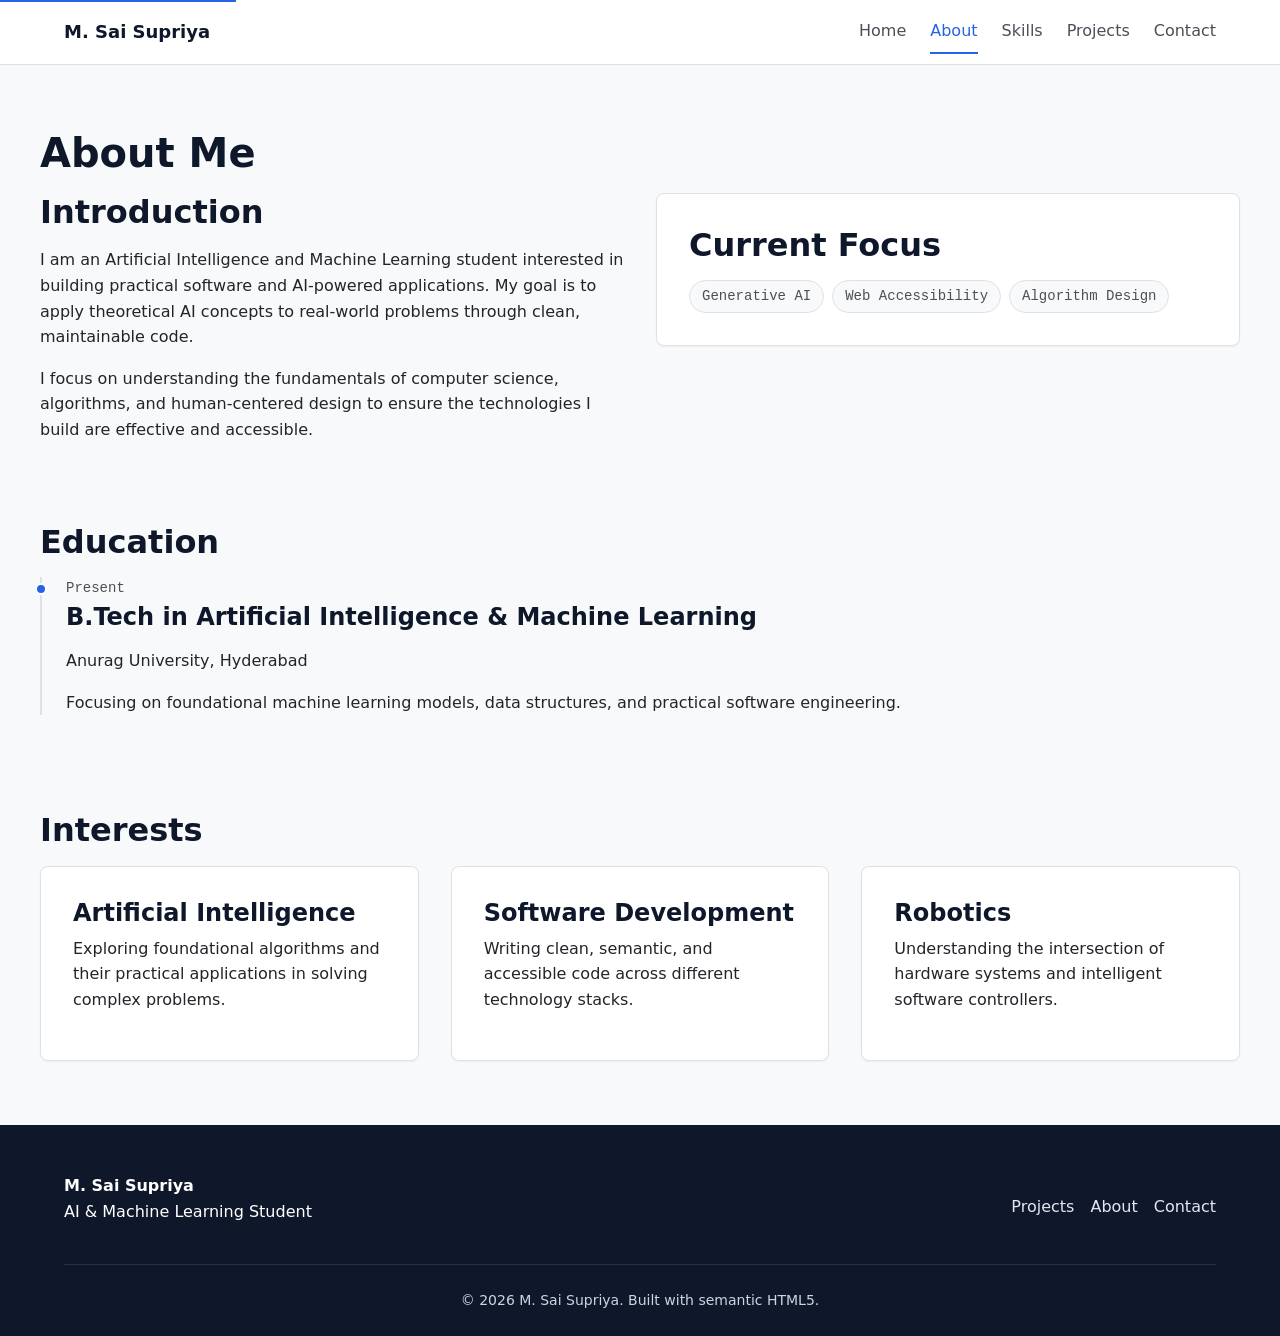
==== about.html @ aeff18f9 "Initial portfolio" ====
<!DOCTYPE html>
<html lang="en">
<head>
    <meta charset="UTF-8">
    <meta name="viewport" content="width=device-width, initial-scale=1.0">
    <title>About M. Sai Supriya | AI &amp; Machine Learning</title>
    <meta name="description" content="Learn more about M. Sai Supriya, an AI & Machine Learning student at Anurag University with a passion for problem-solving and software development.">
    <meta name="author" content="M. Sai Supriya">
    
    <!-- Canonical URL -->
    <link rel="canonical" href="https://example.com/about.html">
    <link rel="stylesheet" href="css/style.css">
</head>
<body>
    <a href="#main-content" class="skip-link">Skip to main content</a>

    <header class="site-header" role="banner">
        <div class="container nav-container">
            <a href="index.html" class="nav-brand" aria-label="M. Sai Supriya Home">M. Sai Supriya</a>
            
            <button id="mobile-menu-btn" class="mobile-menu-btn" aria-expanded="false" aria-controls="primary-navigation" aria-label="Toggle navigation menu">
                <svg width="24" height="24" viewBox="0 0 24 24" fill="none" stroke="currentColor" stroke-width="2" aria-hidden="true">
                    <line x1="3" y1="12" x2="21" y2="12"></line>
                    <line x1="3" y1="6" x2="21" y2="6"></line>
                    <line x1="3" y1="18" x2="21" y2="18"></line>
                </svg>
            </button>
            
            <nav id="primary-navigation" class="nav-menu" aria-label="Primary navigation">
                <a href="index.html" class="nav-link">Home</a>
                <a href="about.html" class="nav-link" aria-current="page">About</a>
                <a href="skills.html" class="nav-link">Skills</a>
                <a href="projects.html" class="nav-link">Projects</a>
                <a href="contact.html" class="nav-link">Contact</a>
            </nav>
        </div>
    </header>

    <main id="main-content" role="main">
        <div class="container section">
            <h1 id="about-heading">About Me</h1>
            
            <div class="grid-2">
                <section aria-labelledby="intro-heading">
                    <h2 id="intro-heading">Introduction</h2>
                    <p>I am an Artificial Intelligence and Machine Learning student interested in building practical software and AI-powered applications. My goal is to apply theoretical AI concepts to real-world problems through clean, maintainable code.</p>
                    <p>I focus on understanding the fundamentals of computer science, algorithms, and human-centered design to ensure the technologies I build are effective and accessible.</p>
                </section>
                
                <aside aria-labelledby="focus-heading">
                    <div class="card">
                        <h2 id="focus-heading">Current Focus</h2>
                        <ul class="tag-list" aria-label="Current focus areas">
                            <li class="tag">Generative AI</li>
                            <li class="tag">Web Accessibility</li>
                            <li class="tag">Algorithm Design</li>
                        </ul>
                    </div>
                </aside>
            </div>
            
            <section aria-labelledby="education-heading" class="section">
                <h2 id="education-heading">Education</h2>
                <div class="timeline">
                    <div class="timeline-item">
                        <div class="timeline-date">Present</div>
                        <h3>B.Tech in Artificial Intelligence &amp; Machine Learning</h3>
                        <p>Anurag University, Hyderabad</p>
                        <p>Focusing on foundational machine learning models, data structures, and practical software engineering.</p>
                    </div>
                </div>
            </section>
            
            <section aria-labelledby="interests-heading">
                <h2 id="interests-heading">Interests</h2>
                <div class="grid-3">
                    <div class="card">
                        <h3 class="card-title">Artificial Intelligence</h3>
                        <p>Exploring foundational algorithms and their practical applications in solving complex problems.</p>
                    </div>
                    <div class="card">
                        <h3 class="card-title">Software Development</h3>
                        <p>Writing clean, semantic, and accessible code across different technology stacks.</p>
                    </div>
                    <div class="card">
                        <h3 class="card-title">Robotics</h3>
                        <p>Understanding the intersection of hardware systems and intelligent software controllers.</p>
                    </div>
                </div>
            </section>
        </div>
    </main>

    <footer class="site-footer" role="contentinfo">
        <div class="container">
            <div class="footer-content">
                <div>
                    <strong>M. Sai Supriya</strong>
                    <p>AI &amp; Machine Learning Student</p>
                </div>
                <nav aria-label="Footer navigation">
                    <ul class="social-links">
                        <li><a href="projects.html">Projects</a></li>
                        <li><a href="about.html">About</a></li>
                        <li><a href="contact.html">Contact</a></li>
                    </ul>
                </nav>
            </div>
            <div class="footer-bottom">
                &copy; 2026 M. Sai Supriya. Built with semantic HTML5.
            </div>
        </div>
    </footer>
    
    <script src="js/script.js"></script>
</body>
</html>
---- css/style.css ----
/* 
  style.css
  Main stylesheet for M. Sai Supriya Portfolio 
*/

:root {
  /* Color Palette (Light Theme with Dark Accents) */
  --color-bg: #f8f9fa; /* Off-white background */
  --color-bg-alt: #ffffff; /* Pure white for cards/sections */
  --color-text: #212529; /* Dark charcoal for readable text */
  --color-text-muted: #495057;
  --color-primary: #0f172a; /* Near black */
  --color-accent: #2563eb; /* Accessible vibrant blue */
  --color-accent-hover: #1d4ed8;
  --color-border: #dee2e6;
  --color-error: #dc3545;
  --color-focus: #3b82f6;

  /* Typography */
  --font-sans: system-ui, -apple-system, "Segoe UI", Roboto, "Helvetica Neue", Arial, sans-serif;
  --font-mono: ui-monospace, SFMono-Regular, Menlo, Monaco, Consolas, monospace;
  
  --text-xs: 0.75rem;
  --text-sm: 0.875rem;
  --text-base: 1rem;
  --text-lg: 1.125rem;
  --text-xl: 1.25rem;
  --text-2xl: 1.5rem;
  --text-3xl: 2rem;
  --text-4xl: 2.5rem;

  --line-height-base: 1.6;
  --line-height-heading: 1.2;

  /* Spacing */
  --space-1: 0.25rem;
  --space-2: 0.5rem;
  --space-3: 1rem;
  --space-4: 1.5rem;
  --space-5: 2rem;
  --space-6: 3rem;
  --space-8: 4rem;
  --space-10: 5rem;

  /* Other UI Elements */
  --radius-sm: 0.25rem;
  --radius-md: 0.5rem;
  --radius-lg: 1rem;
  
  --shadow-sm: 0 1px 2px rgba(0,0,0,0.05);
  --shadow-md: 0 4px 6px -1px rgba(0,0,0,0.1), 0 2px 4px -1px rgba(0,0,0,0.06);
  
  --transition-fast: 0.15s ease-in-out;
  --transition-base: 0.3s ease-in-out;
}

/* Base Styles & Resets */
*, *::before, *::after {
  box-sizing: border-box;
}

html {
  font-size: 100%;
  scroll-behavior: smooth;
}

body {
  margin: 0;
  font-family: var(--font-sans);
  background-color: var(--color-bg);
  color: var(--color-text);
  line-height: var(--line-height-base);
  -webkit-font-smoothing: antialiased;
  -moz-osx-font-smoothing: grayscale;
}

/* Accessibility: Skip Navigation Link */
.skip-link {
  position: absolute;
  top: -40px;
  left: 0;
  background: var(--color-accent);
  color: #fff;
  padding: var(--space-2) var(--space-4);
  z-index: 1000;
  transition: top var(--transition-fast);
  text-decoration: none;
  font-weight: bold;
}

.skip-link:focus {
  top: 0;
}

/* Typography Elements */
h1, h2, h3, h4, h5, h6 {
  color: var(--color-primary);
  line-height: var(--line-height-heading);
  margin-top: 0;
  margin-bottom: var(--space-3);
  font-weight: 700;
}

h1 { font-size: var(--text-4xl); }
h2 { font-size: var(--text-3xl); }
h3 { font-size: var(--text-2xl); }
h4 { font-size: var(--text-xl); }

p {
  margin-top: 0;
  margin-bottom: var(--space-3);
}

a {
  color: var(--color-accent);
  text-decoration: none;
  transition: color var(--transition-fast), text-decoration-thickness var(--transition-fast);
}

a:hover {
  text-decoration: underline;
  color: var(--color-accent-hover);
}

/* Accessibility: non-color visual indicator for inline links */
p a {
  text-decoration: underline;
  text-underline-offset: 2px;
  text-decoration-thickness: 1px;
}

p a:hover {
  text-decoration-thickness: 2px;
}

/* Focus States for Accessibility */
:focus-visible {
  outline: 3px solid var(--color-focus);
  outline-offset: 2px;
}

/* Layout Classes */
.container {
  width: 100%;
  max-width: 1200px;
  margin: 0 auto;
  padding: 0 var(--space-4);
}

.section {
  padding: var(--space-8) 0;
}

/* Navigation */
.site-header {
  background-color: var(--color-bg-alt);
  border-bottom: 1px solid var(--color-border);
  position: sticky;
  top: 0;
  z-index: 100;
}

.nav-container {
  display: flex;
  justify-content: space-between;
  align-items: center;
  height: 4rem;
}

.nav-brand {
  font-weight: 700;
  font-size: var(--text-lg);
  color: var(--color-primary);
}

.nav-brand:hover {
  text-decoration: none;
  color: var(--color-accent);
}

.nav-menu {
  display: flex;
  list-style: none;
  margin: 0;
  padding: 0;
  gap: var(--space-4);
}

.nav-link {
  color: var(--color-text-muted);
  font-weight: 500;
  padding: var(--space-2) 0;
}

.nav-link:hover,
.nav-link[aria-current="page"] {
  color: var(--color-accent);
  text-decoration: none;
  border-bottom: 2px solid var(--color-accent);
}

.mobile-menu-btn {
  display: none;
  background: none;
  border: none;
  cursor: pointer;
  padding: var(--space-2);
  color: var(--color-primary);
}

/* Buttons */
.btn {
  display: inline-block;
  padding: var(--space-2) var(--space-4);
  font-weight: 600;
  text-align: center;
  border-radius: var(--radius-md);
  border: 2px solid transparent;
  cursor: pointer;
  transition: all var(--transition-fast);
  font-family: inherit;
  font-size: var(--text-base);
  text-decoration: none;
}

.btn:hover {
  text-decoration: none;
}

.btn-primary {
  background-color: var(--color-accent);
  color: #ffffff;
}

.btn-primary:hover {
  background-color: var(--color-accent-hover);
  color: #ffffff;
}

.btn-secondary {
  background-color: transparent;
  color: var(--color-primary);
  border-color: var(--color-primary);
}

.btn-secondary:hover {
  background-color: var(--color-primary);
  color: #ffffff;
}

/* Cards */
.card {
  background-color: var(--color-bg-alt);
  border-radius: var(--radius-md);
  padding: var(--space-5);
  box-shadow: var(--shadow-sm);
  border: 1px solid var(--color-border);
  transition: box-shadow var(--transition-base), transform var(--transition-base);
}

.card:hover {
  box-shadow: var(--shadow-md);
  transform: translateY(-2px);
}

.card-title {
  margin-bottom: var(--space-2);
}

/* Forms */
.form-group {
  margin-bottom: var(--space-4);
}

.form-label {
  display: block;
  font-weight: 600;
  margin-bottom: var(--space-2);
  color: var(--color-primary);
}

.form-control {
  width: 100%;
  padding: var(--space-2) var(--space-3);
  font-size: var(--text-base);
  font-family: inherit;
  border: 1px solid var(--color-border);
  border-radius: var(--radius-sm);
  background-color: var(--color-bg-alt);
  color: var(--color-text);
  transition: border-color var(--transition-fast), box-shadow var(--transition-fast);
}

.form-control:focus {
  outline: none;
  border-color: var(--color-accent);
  box-shadow: 0 0 0 3px rgba(37, 99, 235, 0.2);
}

.form-error {
  display: none;
  color: var(--color-error);
  font-size: var(--text-sm);
  margin-top: var(--space-1);
}

/* Specific Sections */
.hero {
  padding: var(--space-10) 0;
  background-color: var(--color-bg-alt);
  border-bottom: 1px solid var(--color-border);
}

.hero-label {
  display: inline-block;
  font-family: var(--font-mono);
  font-size: var(--text-sm);
  color: var(--color-accent);
  text-transform: uppercase;
  letter-spacing: 0.05em;
  margin-bottom: var(--space-3);
}

.hero-title {
  font-size: var(--text-4xl);
  max-width: 800px;
}

.hero-subtitle {
  font-size: var(--text-xl);
  color: var(--color-text-muted);
  max-width: 600px;
  margin-bottom: var(--space-5);
}

.hero-actions {
  display: flex;
  gap: var(--space-3);
}

/* Grid Layouts */
.grid-2 {
  display: grid;
  grid-template-columns: repeat(2, 1fr);
  gap: var(--space-5);
}

.grid-3 {
  display: grid;
  grid-template-columns: repeat(3, 1fr);
  gap: var(--space-5);
}

/* Tag styles for skills/tech */
.tag-list {
  display: flex;
  flex-wrap: wrap;
  gap: var(--space-2);
  list-style: none;
  padding: 0;
  margin: 0;
}

.tag {
  background-color: var(--color-bg);
  border: 1px solid var(--color-border);
  color: var(--color-text-muted);
  padding: 0.25rem 0.75rem;
  border-radius: 9999px;
  font-size: var(--text-sm);
  font-family: var(--font-mono);
}

/* Footer */
.site-footer {
  background-color: var(--color-primary);
  color: #ffffff;
  padding: var(--space-6) 0 var(--space-4);
  margin-top: auto;
}

.site-footer a {
  color: #e2e8f0;
}

.site-footer a:hover {
  color: #ffffff;
}

.footer-content {
  display: flex;
  justify-content: space-between;
  align-items: center;
  flex-wrap: wrap;
  gap: var(--space-4);
  padding-bottom: var(--space-4);
  border-bottom: 1px solid rgba(255,255,255,0.1);
}

.footer-bottom {
  text-align: center;
  padding-top: var(--space-4);
  font-size: var(--text-sm);
  color: #cbd5e1;
}

.social-links {
  display: flex;
  gap: var(--space-3);
  list-style: none;
  padding: 0;
  margin: 0;
}

/* Timeline */
.timeline {
  position: relative;
  padding-left: var(--space-4);
  border-left: 2px solid var(--color-border);
  margin-bottom: var(--space-5);
}

.timeline-item {
  position: relative;
  margin-bottom: var(--space-5);
}

.timeline-item::before {
  content: '';
  position: absolute;
  left: calc(var(--space-4) * -1 - 7px);
  top: 6px;
  width: 12px;
  height: 12px;
  border-radius: 50%;
  background-color: var(--color-accent);
  border: 2px solid var(--color-bg-alt);
}

.timeline-date {
  font-family: var(--font-mono);
  font-size: var(--text-sm);
  color: var(--color-text-muted);
  margin-bottom: var(--space-1);
}

/* Reduced Motion Preference */
@media (prefers-reduced-motion: reduce) {
  *, *::before, *::after {
    animation-duration: 0.01ms !important;
    animation-iteration-count: 1 !important;
    transition-duration: 0.01ms !important;
    scroll-behavior: auto !important;
  }
}

/* Responsive Styles */
@media (max-width: 768px) {
  .nav-menu {
    display: none;
    flex-direction: column;
    position: absolute;
    top: 4rem;
    left: 0;
    right: 0;
    background-color: var(--color-bg-alt);
    padding: var(--space-4);
    border-bottom: 1px solid var(--color-border);
    box-shadow: var(--shadow-sm);
  }

  .nav-menu.is-open {
    display: flex;
  }

  .mobile-menu-btn {
    display: block;
  }

  .grid-2, .grid-3 {
    grid-template-columns: 1fr;
  }

  .hero-actions {
    flex-direction: column;
  }

  .hero-title {
    font-size: var(--text-3xl);
  }
}
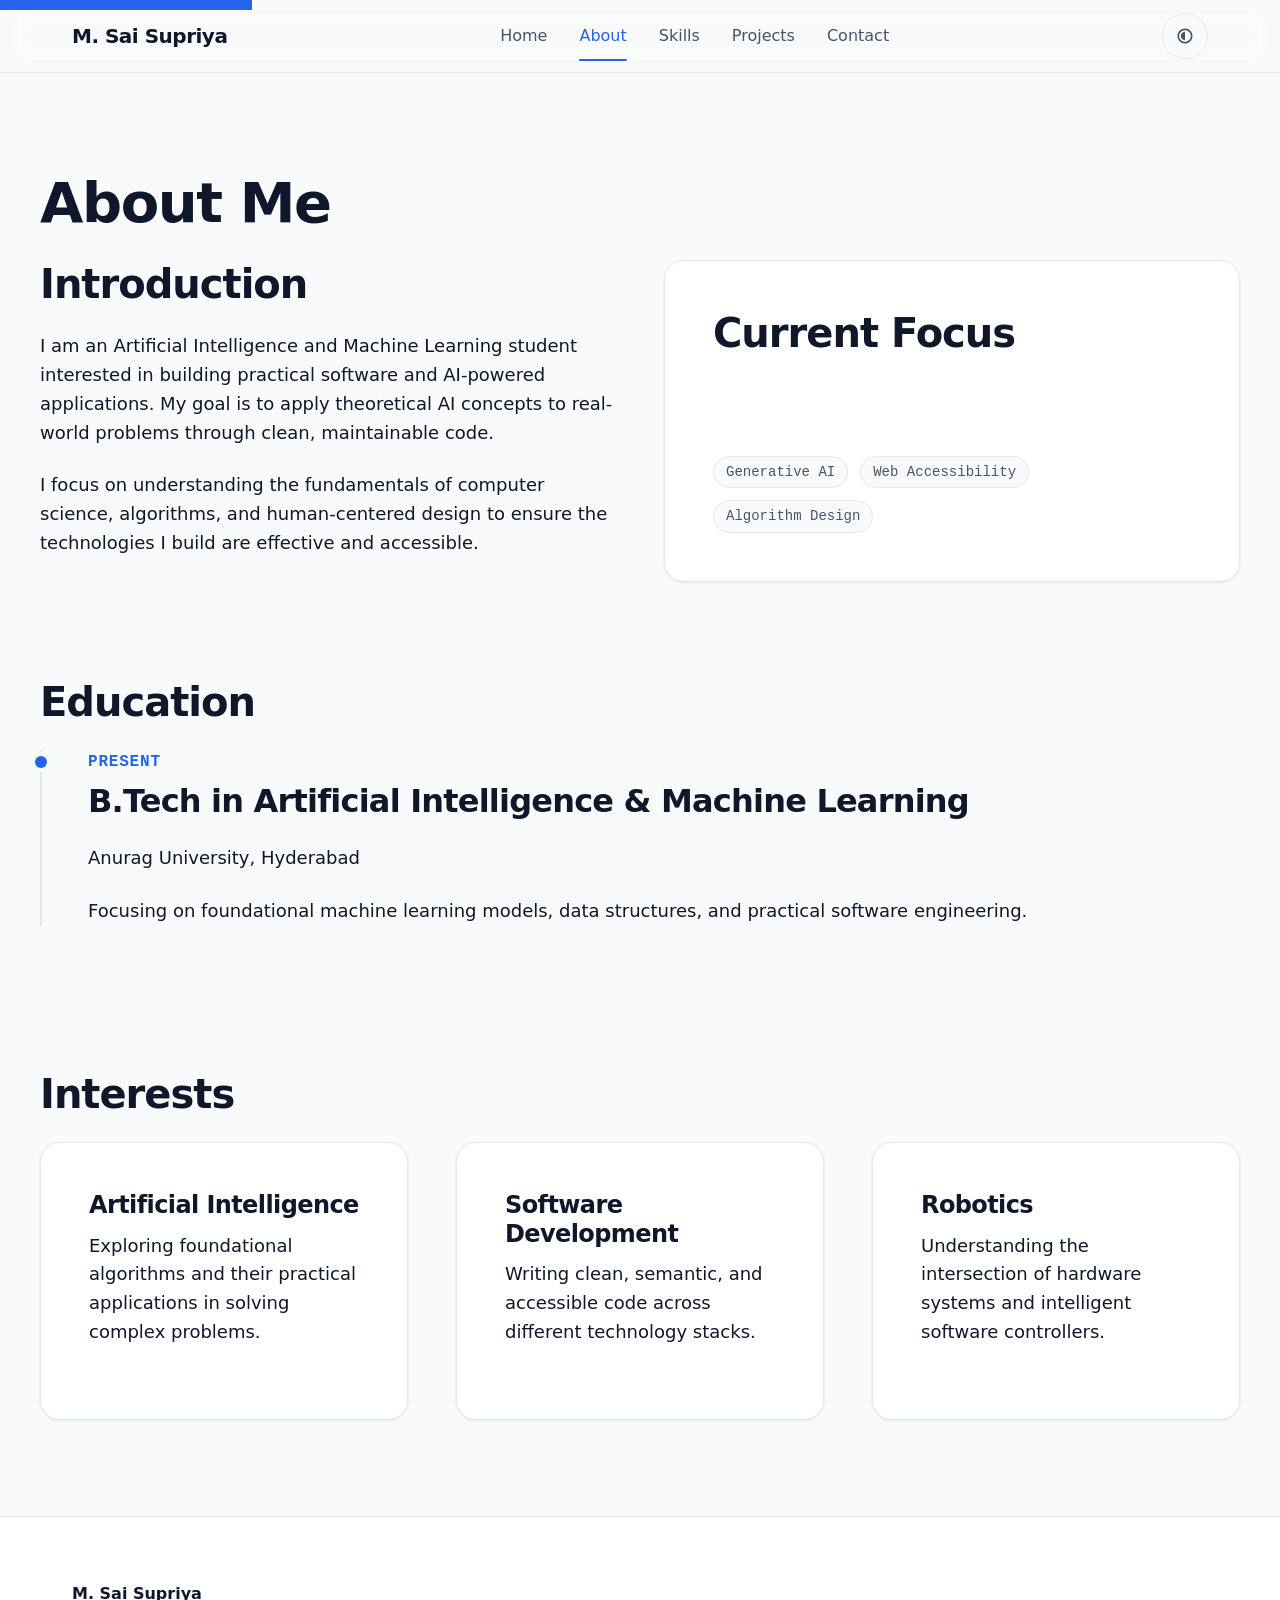
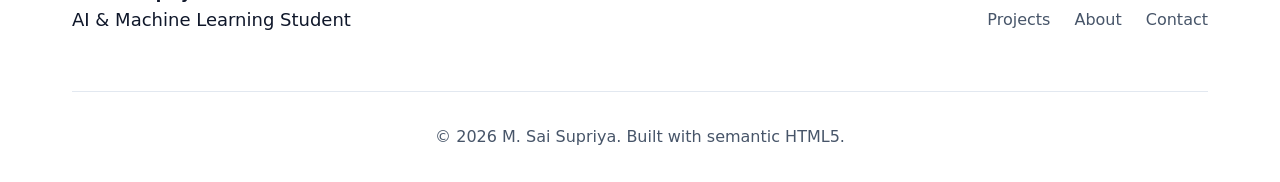
==== commit 07de76e2: "Improve responsive design and CSS" ====
--- a/about.html
+++ b/about.html
@@ -10,6 +10,17 @@
     <!-- Canonical URL -->
     <link rel="canonical" href="https://example.com/about.html">
     <link rel="stylesheet" href="css/style.css">
+    <script>
+      (function() {
+        var currentTheme = localStorage.getItem('theme');
+        var prefersDark = window.matchMedia('(prefers-color-scheme: dark)').matches;
+        if (currentTheme === 'dark' || (!currentTheme && prefersDark)) {
+          document.documentElement.setAttribute('data-theme', 'dark');
+        } else {
+          document.documentElement.setAttribute('data-theme', 'light');
+        }
+      })();
+    </script>
 </head>
 <body>
     <a href="#main-content" class="skip-link">Skip to main content</a>
@@ -18,14 +29,6 @@
         <div class="container nav-container">
             <a href="index.html" class="nav-brand" aria-label="M. Sai Supriya Home">M. Sai Supriya</a>
             
-            <button id="mobile-menu-btn" class="mobile-menu-btn" aria-expanded="false" aria-controls="primary-navigation" aria-label="Toggle navigation menu">
-                <svg width="24" height="24" viewBox="0 0 24 24" fill="none" stroke="currentColor" stroke-width="2" aria-hidden="true">
-                    <line x1="3" y1="12" x2="21" y2="12"></line>
-                    <line x1="3" y1="6" x2="21" y2="6"></line>
-                    <line x1="3" y1="18" x2="21" y2="18"></line>
-                </svg>
-            </button>
-            
             <nav id="primary-navigation" class="nav-menu" aria-label="Primary navigation">
                 <a href="index.html" class="nav-link">Home</a>
                 <a href="about.html" class="nav-link" aria-current="page">About</a>
@@ -33,6 +36,20 @@
                 <a href="projects.html" class="nav-link">Projects</a>
                 <a href="contact.html" class="nav-link">Contact</a>
             </nav>
+
+            <div class="nav-controls">
+                <button class="theme-toggle-btn" aria-label="Toggle dark mode">
+                    <svg viewBox="0 0 24 24"><path d="M12 21c-4.97 0-9-4.03-9-9s4.03-9 9-9 9 4.03 9 9-4.03 9-9 9zm0-16c-3.86 0-7 3.14-7 7s3.14 7 7 7 7-3.14 7-7-3.14-7-7-7zm0 12c-2.76 0-5-2.24-5-5s2.24-5 5-5v10z"/></svg>
+                </button>
+                
+                <button id="mobile-menu-btn" class="mobile-menu-btn" aria-expanded="false" aria-controls="primary-navigation" aria-label="Toggle navigation menu">
+                    <svg width="24" height="24" viewBox="0 0 24 24" fill="none" stroke="currentColor" stroke-width="2" aria-hidden="true">
+                        <line x1="3" y1="12" x2="21" y2="12"></line>
+                        <line x1="3" y1="6" x2="21" y2="6"></line>
+                        <line x1="3" y1="18" x2="21" y2="18"></line>
+                    </svg>
+                </button>
+            </div>
         </div>
     </header>
 
--- a/css/style.css
+++ b/css/style.css
@@ -1,77 +1,108 @@
 /* 
   style.css
-  Main stylesheet for M. Sai Supriya Portfolio 
+  Modernized stylesheet for M. Sai Supriya Portfolio 
 */
 
 :root {
-  /* Color Palette (Light Theme with Dark Accents) */
-  --color-bg: #f8f9fa; /* Off-white background */
-  --color-bg-alt: #ffffff; /* Pure white for cards/sections */
-  --color-text: #212529; /* Dark charcoal for readable text */
-  --color-text-muted: #495057;
-  --color-primary: #0f172a; /* Near black */
-  --color-accent: #2563eb; /* Accessible vibrant blue */
+  /* Color Palette (Light Theme Default) */
+  --color-bg: #f8fafc;
+  --color-bg-alt: #ffffff;
+  --color-text: #0f172a;
+  --color-text-muted: #475569;
+  --color-primary: #0f172a;
+  --color-accent: #2563eb;
   --color-accent-hover: #1d4ed8;
-  --color-border: #dee2e6;
-  --color-error: #dc3545;
-  --color-focus: #3b82f6;
+  --color-border: #e2e8f0;
+  --color-error: #ef4444;
+  --color-focus: rgba(37, 99, 235, 0.5);
+  
+  --color-card-hover: #f1f5f9;
+  --shadow-color: rgba(15, 23, 42, 0.08);
 
   /* Typography */
-  --font-sans: system-ui, -apple-system, "Segoe UI", Roboto, "Helvetica Neue", Arial, sans-serif;
+  --font-sans: 'Inter', system-ui, -apple-system, sans-serif;
   --font-mono: ui-monospace, SFMono-Regular, Menlo, Monaco, Consolas, monospace;
   
-  --text-xs: 0.75rem;
-  --text-sm: 0.875rem;
-  --text-base: 1rem;
-  --text-lg: 1.125rem;
-  --text-xl: 1.25rem;
-  --text-2xl: 1.5rem;
-  --text-3xl: 2rem;
-  --text-4xl: 2.5rem;
+  /* Fluid Typography using clamp() */
+  --text-xs: clamp(0.75rem, 0.7rem + 0.25vw, 0.875rem);
+  --text-sm: clamp(0.875rem, 0.8rem + 0.38vw, 1rem);
+  --text-base: clamp(1rem, 0.95rem + 0.25vw, 1.125rem);
+  --text-lg: clamp(1.125rem, 1.05rem + 0.38vw, 1.25rem);
+  --text-xl: clamp(1.25rem, 1.1rem + 0.75vw, 1.5rem);
+  --text-2xl: clamp(1.5rem, 1.3rem + 1vw, 2rem);
+  --text-3xl: clamp(1.75rem, 1.4rem + 1.75vw, 2.5rem);
+  --text-4xl: clamp(2rem, 1.5rem + 2.5vw, 3.5rem);
 
   --line-height-base: 1.6;
   --line-height-heading: 1.2;
 
-  /* Spacing */
-  --space-1: 0.25rem;
-  --space-2: 0.5rem;
-  --space-3: 1rem;
-  --space-4: 1.5rem;
-  --space-5: 2rem;
-  --space-6: 3rem;
-  --space-8: 4rem;
-  --space-10: 5rem;
+  /* Fluid Spacing */
+  --space-1: clamp(0.25rem, 0.2rem + 0.25vw, 0.5rem);
+  --space-2: clamp(0.5rem, 0.4rem + 0.5vw, 0.75rem);
+  --space-3: clamp(1rem, 0.8rem + 1vw, 1.5rem);
+  --space-4: clamp(1.5rem, 1.2rem + 1.5vw, 2rem);
+  --space-5: clamp(2rem, 1.6rem + 2vw, 3rem);
+  --space-6: clamp(3rem, 2.4rem + 3vw, 4rem);
+  --space-8: clamp(4rem, 3.2rem + 4vw, 6rem);
+  --space-10: clamp(5rem, 4rem + 5vw, 8rem);
 
   /* Other UI Elements */
-  --radius-sm: 0.25rem;
-  --radius-md: 0.5rem;
-  --radius-lg: 1rem;
+  --radius-sm: 0.375rem;
+  --radius-md: 0.75rem;
+  --radius-lg: 1.25rem;
+  --radius-full: 9999px;
   
-  --shadow-sm: 0 1px 2px rgba(0,0,0,0.05);
-  --shadow-md: 0 4px 6px -1px rgba(0,0,0,0.1), 0 2px 4px -1px rgba(0,0,0,0.06);
+  --shadow-sm: 0 1px 3px var(--shadow-color);
+  --shadow-md: 0 4px 6px -1px var(--shadow-color), 0 2px 4px -2px var(--shadow-color);
+  --shadow-lg: 0 10px 15px -3px var(--shadow-color), 0 4px 6px -4px var(--shadow-color);
   
-  --transition-fast: 0.15s ease-in-out;
-  --transition-base: 0.3s ease-in-out;
+  --transition-fast: 0.15s cubic-bezier(0.4, 0, 0.2, 1);
+  --transition-base: 0.3s cubic-bezier(0.4, 0, 0.2, 1);
+  --transition-slow: 0.5s cubic-bezier(0.4, 0, 0.2, 1);
+}
+
+/* Dark Theme Overrides */
+[data-theme="dark"] {
+  --color-bg: #0f172a;
+  --color-bg-alt: #1e293b;
+  --color-text: #f8fafc;
+  --color-text-muted: #94a3b8;
+  --color-primary: #f8fafc;
+  --color-accent: #3b82f6;
+  --color-accent-hover: #60a5fa;
+  --color-border: #334155;
+  --color-card-hover: #334155;
+  --shadow-color: rgba(0, 0, 0, 0.5);
 }
 
 /* Base Styles & Resets */
 *, *::before, *::after {
   box-sizing: border-box;
+  margin: 0;
+  padding: 0;
 }
 
 html {
   font-size: 100%;
   scroll-behavior: smooth;
+  scroll-padding-top: 5rem;
 }
 
 body {
-  margin: 0;
   font-family: var(--font-sans);
   background-color: var(--color-bg);
   color: var(--color-text);
   line-height: var(--line-height-base);
   -webkit-font-smoothing: antialiased;
   -moz-osx-font-smoothing: grayscale;
+  transition: background-color var(--transition-base), color var(--transition-base);
+  display: flex;
+  flex-direction: column;
+  min-height: 100vh;
+}
+
+main {
+  flex: 1;
 }
 
 /* Accessibility: Skip Navigation Link */
@@ -93,12 +124,12 @@
 }
 
 /* Typography Elements */
-h1, h2, h3, h4, h5, h6 {
+:is(h1, h2, h3, h4, h5, h6) {
   color: var(--color-primary);
   line-height: var(--line-height-heading);
-  margin-top: 0;
   margin-bottom: var(--space-3);
   font-weight: 700;
+  letter-spacing: -0.025em;
 }
 
 h1 { font-size: var(--text-4xl); }
@@ -107,8 +138,8 @@
 h4 { font-size: var(--text-xl); }
 
 p {
-  margin-top: 0;
   margin-bottom: var(--space-3);
+  font-size: var(--text-base);
 }
 
 a {
@@ -117,26 +148,18 @@
   transition: color var(--transition-fast), text-decoration-thickness var(--transition-fast);
 }
 
-a:hover {
+:where(p, li) > a:hover {
   text-decoration: underline;
+  text-underline-offset: 4px;
+  text-decoration-thickness: 2px;
   color: var(--color-accent-hover);
-}
-
-/* Accessibility: non-color visual indicator for inline links */
-p a {
-  text-decoration: underline;
-  text-underline-offset: 2px;
-  text-decoration-thickness: 1px;
-}
-
-p a:hover {
-  text-decoration-thickness: 2px;
 }
 
 /* Focus States for Accessibility */
 :focus-visible {
   outline: 3px solid var(--color-focus);
   outline-offset: 2px;
+  border-radius: 2px;
 }
 
 /* Layout Classes */
@@ -149,54 +172,92 @@
 
 .section {
   padding: var(--space-8) 0;
-}
-
-/* Navigation */
+  animation: fadeIn var(--transition-slow) forwards;
+}
+
+.bg-alt {
+  background-color: var(--color-bg-alt);
+  border-top: 1px solid var(--color-border);
+  border-bottom: 1px solid var(--color-border);
+}
+
+/* Header & Navigation */
 .site-header {
-  background-color: var(--color-bg-alt);
+  background-color: rgba(var(--color-bg-alt), 0.8);
+  backdrop-filter: blur(12px);
+  -webkit-backdrop-filter: blur(12px);
   border-bottom: 1px solid var(--color-border);
   position: sticky;
   top: 0;
   z-index: 100;
+  transition: background-color var(--transition-base), border-color var(--transition-base);
+}
+
+/* Fallback for backdrop-filter if not supported */
+@supports not (backdrop-filter: blur(12px)) {
+  .site-header {
+    background-color: var(--color-bg-alt);
+  }
 }
 
 .nav-container {
   display: flex;
   justify-content: space-between;
   align-items: center;
-  height: 4rem;
+  height: 4.5rem;
 }
 
 .nav-brand {
-  font-weight: 700;
+  font-weight: 800;
   font-size: var(--text-lg);
   color: var(--color-primary);
-}
-
-.nav-brand:hover {
-  text-decoration: none;
-  color: var(--color-accent);
+  letter-spacing: -0.025em;
+}
+
+.nav-controls {
+  display: flex;
+  align-items: center;
+  gap: var(--space-3);
 }
 
 .nav-menu {
   display: flex;
   list-style: none;
-  margin: 0;
-  padding: 0;
   gap: var(--space-4);
+  align-items: center;
 }
 
 .nav-link {
   color: var(--color-text-muted);
   font-weight: 500;
+  font-size: var(--text-sm);
   padding: var(--space-2) 0;
-}
-
-.nav-link:hover,
+  position: relative;
+}
+
+.nav-link::after {
+  content: '';
+  position: absolute;
+  bottom: 0;
+  left: 0;
+  width: 0;
+  height: 2px;
+  background-color: var(--color-accent);
+  transition: width var(--transition-base);
+  border-radius: var(--radius-full);
+}
+
+.nav-link:hover {
+  color: var(--color-accent);
+}
+
+.nav-link:hover::after,
+.nav-link[aria-current="page"]::after {
+  width: 100%;
+}
+
 .nav-link[aria-current="page"] {
   color: var(--color-accent);
-  text-decoration: none;
-  border-bottom: 2px solid var(--color-accent);
 }
 
 .mobile-menu-btn {
@@ -206,65 +267,104 @@
   cursor: pointer;
   padding: var(--space-2);
   color: var(--color-primary);
+  border-radius: var(--radius-sm);
+  transition: background-color var(--transition-fast);
+}
+
+.mobile-menu-btn:hover {
+  background-color: var(--color-border);
+}
+
+.theme-toggle-btn {
+  background: none;
+  border: none;
+  cursor: pointer;
+  padding: var(--space-2);
+  color: var(--color-text-muted);
+  border-radius: var(--radius-full);
+  display: flex;
+  align-items: center;
+  justify-content: center;
+  transition: all var(--transition-fast);
+  background-color: var(--color-bg);
+  border: 1px solid var(--color-border);
+}
+
+.theme-toggle-btn:hover {
+  color: var(--color-accent);
+  border-color: var(--color-accent);
+  transform: rotate(15deg);
+}
+
+.theme-toggle-btn svg {
+  width: 20px;
+  height: 20px;
+  fill: currentColor;
 }
 
 /* Buttons */
 .btn {
-  display: inline-block;
-  padding: var(--space-2) var(--space-4);
+  display: inline-flex;
+  align-items: center;
+  justify-content: center;
+  padding: 0.75rem 1.5rem;
   font-weight: 600;
-  text-align: center;
-  border-radius: var(--radius-md);
+  font-size: var(--text-sm);
+  border-radius: var(--radius-full);
   border: 2px solid transparent;
   cursor: pointer;
   transition: all var(--transition-fast);
   font-family: inherit;
-  font-size: var(--text-base);
-  text-decoration: none;
-}
-
-.btn:hover {
   text-decoration: none;
 }
 
 .btn-primary {
   background-color: var(--color-accent);
   color: #ffffff;
+  box-shadow: 0 4px 14px 0 rgba(37, 99, 235, 0.39);
 }
 
 .btn-primary:hover {
   background-color: var(--color-accent-hover);
   color: #ffffff;
+  transform: translateY(-2px);
+  box-shadow: 0 6px 20px rgba(37, 99, 235, 0.23);
 }
 
 .btn-secondary {
   background-color: transparent;
-  color: var(--color-primary);
-  border-color: var(--color-primary);
+  color: var(--color-text);
+  border-color: var(--color-border);
 }
 
 .btn-secondary:hover {
-  background-color: var(--color-primary);
-  color: #ffffff;
+  background-color: var(--color-bg-alt);
+  border-color: var(--color-text);
+  transform: translateY(-2px);
 }
 
 /* Cards */
 .card {
   background-color: var(--color-bg-alt);
-  border-radius: var(--radius-md);
+  border-radius: var(--radius-lg);
   padding: var(--space-5);
   box-shadow: var(--shadow-sm);
   border: 1px solid var(--color-border);
-  transition: box-shadow var(--transition-base), transform var(--transition-base);
+  transition: all var(--transition-base);
+  display: flex;
+  flex-direction: column;
+  height: 100%;
 }
 
 .card:hover {
-  box-shadow: var(--shadow-md);
-  transform: translateY(-2px);
+  box-shadow: var(--shadow-lg);
+  transform: translateY(-4px);
+  border-color: var(--color-accent);
 }
 
 .card-title {
   margin-bottom: var(--space-2);
+  font-size: var(--text-xl);
 }
 
 /* Forms */
@@ -277,16 +377,17 @@
   font-weight: 600;
   margin-bottom: var(--space-2);
   color: var(--color-primary);
+  font-size: var(--text-sm);
 }
 
 .form-control {
   width: 100%;
-  padding: var(--space-2) var(--space-3);
+  padding: 0.75rem 1rem;
   font-size: var(--text-base);
   font-family: inherit;
   border: 1px solid var(--color-border);
-  border-radius: var(--radius-sm);
-  background-color: var(--color-bg-alt);
+  border-radius: var(--radius-md);
+  background-color: var(--color-bg);
   color: var(--color-text);
   transition: border-color var(--transition-fast), box-shadow var(--transition-fast);
 }
@@ -294,7 +395,7 @@
 .form-control:focus {
   outline: none;
   border-color: var(--color-accent);
-  box-shadow: 0 0 0 3px rgba(37, 99, 235, 0.2);
+  box-shadow: 0 0 0 4px var(--color-focus);
 }
 
 .form-error {
@@ -302,13 +403,19 @@
   color: var(--color-error);
   font-size: var(--text-sm);
   margin-top: var(--space-1);
+  font-weight: 500;
 }
 
 /* Specific Sections */
 .hero {
   padding: var(--space-10) 0;
-  background-color: var(--color-bg-alt);
-  border-bottom: 1px solid var(--color-border);
+  display: grid;
+  align-items: center;
+  min-height: calc(100vh - 4.5rem); /* viewport height minus header */
+}
+
+.hero-content {
+  max-width: 800px;
 }
 
 .hero-label {
@@ -319,35 +426,54 @@
   text-transform: uppercase;
   letter-spacing: 0.05em;
   margin-bottom: var(--space-3);
+  font-weight: 600;
+  padding: 0.25rem 0.75rem;
+  background: rgba(37, 99, 235, 0.1);
+  border-radius: var(--radius-full);
 }
 
 .hero-title {
   font-size: var(--text-4xl);
-  max-width: 800px;
+  font-weight: 800;
+  line-height: 1.1;
+  margin-bottom: var(--space-4);
+  background: linear-gradient(to right, var(--color-primary), var(--color-accent));
+  -webkit-background-clip: text;
+  -webkit-text-fill-color: transparent;
+  background-clip: text;
+}
+
+[data-theme="dark"] .hero-title {
+  background: linear-gradient(to right, #f8fafc, #93c5fd);
+  -webkit-background-clip: text;
+  -webkit-text-fill-color: transparent;
+  background-clip: text;
 }
 
 .hero-subtitle {
   font-size: var(--text-xl);
   color: var(--color-text-muted);
-  max-width: 600px;
   margin-bottom: var(--space-5);
+  max-width: 650px;
+  line-height: 1.6;
 }
 
 .hero-actions {
   display: flex;
   gap: var(--space-3);
-}
-
-/* Grid Layouts */
+  flex-wrap: wrap;
+}
+
+/* Layouts (Grid/Flex) */
 .grid-2 {
   display: grid;
-  grid-template-columns: repeat(2, 1fr);
+  grid-template-columns: repeat(auto-fit, minmax(min(100%, 350px), 1fr));
   gap: var(--space-5);
 }
 
 .grid-3 {
   display: grid;
-  grid-template-columns: repeat(3, 1fr);
+  grid-template-columns: repeat(auto-fit, minmax(min(100%, 280px), 1fr));
   gap: var(--space-5);
 }
 
@@ -357,8 +483,8 @@
   flex-wrap: wrap;
   gap: var(--space-2);
   list-style: none;
-  padding: 0;
-  margin: 0;
+  margin-top: auto; /* Push tags to bottom of cards */
+  padding-top: var(--space-3);
 }
 
 .tag {
@@ -366,25 +492,24 @@
   border: 1px solid var(--color-border);
   color: var(--color-text-muted);
   padding: 0.25rem 0.75rem;
-  border-radius: 9999px;
-  font-size: var(--text-sm);
+  border-radius: var(--radius-full);
+  font-size: var(--text-xs);
   font-family: var(--font-mono);
+  font-weight: 500;
+  transition: all var(--transition-fast);
+}
+
+.tag:hover {
+  border-color: var(--color-accent);
+  color: var(--color-accent);
 }
 
 /* Footer */
 .site-footer {
-  background-color: var(--color-primary);
-  color: #ffffff;
+  background-color: var(--color-bg-alt);
+  border-top: 1px solid var(--color-border);
   padding: var(--space-6) 0 var(--space-4);
   margin-top: auto;
-}
-
-.site-footer a {
-  color: #e2e8f0;
-}
-
-.site-footer a:hover {
-  color: #ffffff;
 }
 
 .footer-content {
@@ -394,30 +519,46 @@
   flex-wrap: wrap;
   gap: var(--space-4);
   padding-bottom: var(--space-4);
-  border-bottom: 1px solid rgba(255,255,255,0.1);
+  border-bottom: 1px solid var(--color-border);
 }
 
 .footer-bottom {
   text-align: center;
   padding-top: var(--space-4);
   font-size: var(--text-sm);
-  color: #cbd5e1;
+  color: var(--color-text-muted);
 }
 
 .social-links {
   display: flex;
   gap: var(--space-3);
   list-style: none;
-  padding: 0;
-  margin: 0;
+}
+
+.social-links a {
+  color: var(--color-text-muted);
+  font-weight: 500;
+}
+
+.social-links a:hover {
+  color: var(--color-accent);
 }
 
 /* Timeline */
 .timeline {
   position: relative;
-  padding-left: var(--space-4);
-  border-left: 2px solid var(--color-border);
+  padding-left: var(--space-5);
   margin-bottom: var(--space-5);
+}
+
+.timeline::before {
+  content: '';
+  position: absolute;
+  left: 0;
+  top: 0;
+  bottom: 0;
+  width: 2px;
+  background-color: var(--color-border);
 }
 
 .timeline-item {
@@ -428,20 +569,35 @@
 .timeline-item::before {
   content: '';
   position: absolute;
-  left: calc(var(--space-4) * -1 - 7px);
+  left: calc(var(--space-5) * -1 - 5px);
   top: 6px;
   width: 12px;
   height: 12px;
   border-radius: 50%;
   background-color: var(--color-accent);
-  border: 2px solid var(--color-bg-alt);
+  box-shadow: 0 0 0 4px var(--color-bg);
 }
 
 .timeline-date {
   font-family: var(--font-mono);
   font-size: var(--text-sm);
-  color: var(--color-text-muted);
+  color: var(--color-accent);
+  font-weight: 600;
   margin-bottom: var(--space-1);
+  text-transform: uppercase;
+  letter-spacing: 0.05em;
+}
+
+/* Animations */
+@keyframes fadeIn {
+  from {
+    opacity: 0;
+    transform: translateY(10px);
+  }
+  to {
+    opacity: 1;
+    transform: translateY(0);
+  }
 }
 
 /* Reduced Motion Preference */
@@ -460,32 +616,37 @@
     display: none;
     flex-direction: column;
     position: absolute;
-    top: 4rem;
+    top: 100%;
     left: 0;
     right: 0;
     background-color: var(--color-bg-alt);
     padding: var(--space-4);
     border-bottom: 1px solid var(--color-border);
-    box-shadow: var(--shadow-sm);
+    box-shadow: var(--shadow-md);
+    gap: var(--space-2);
+    align-items: flex-start;
   }
 
   .nav-menu.is-open {
     display: flex;
+    animation: fadeIn var(--transition-fast);
+  }
+  
+  .nav-link {
+    width: 100%;
+    padding: var(--space-2) 0;
   }
 
   .mobile-menu-btn {
     display: block;
   }
 
-  .grid-2, .grid-3 {
-    grid-template-columns: 1fr;
-  }
-
   .hero-actions {
     flex-direction: column;
-  }
-
-  .hero-title {
-    font-size: var(--text-3xl);
-  }
-}
+    width: 100%;
+  }
+
+  .hero-actions .btn {
+    width: 100%;
+  }
+}
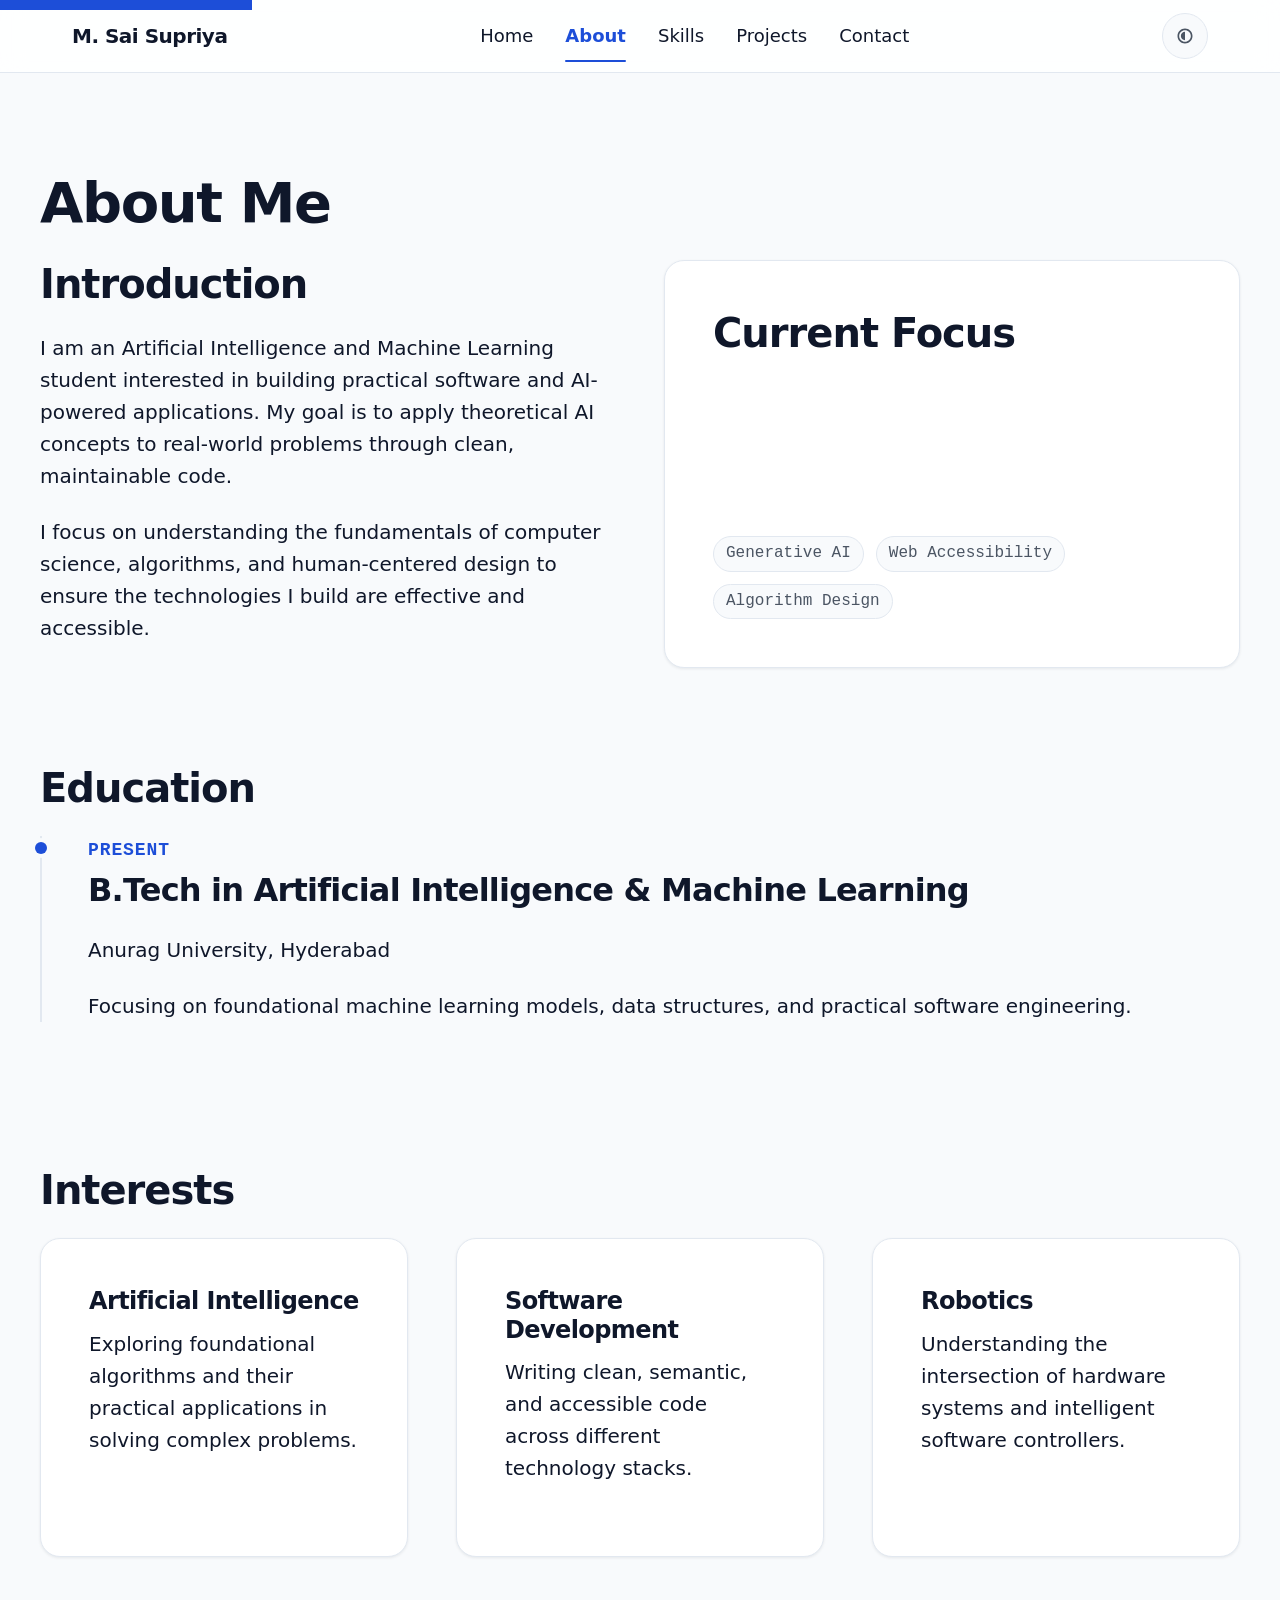
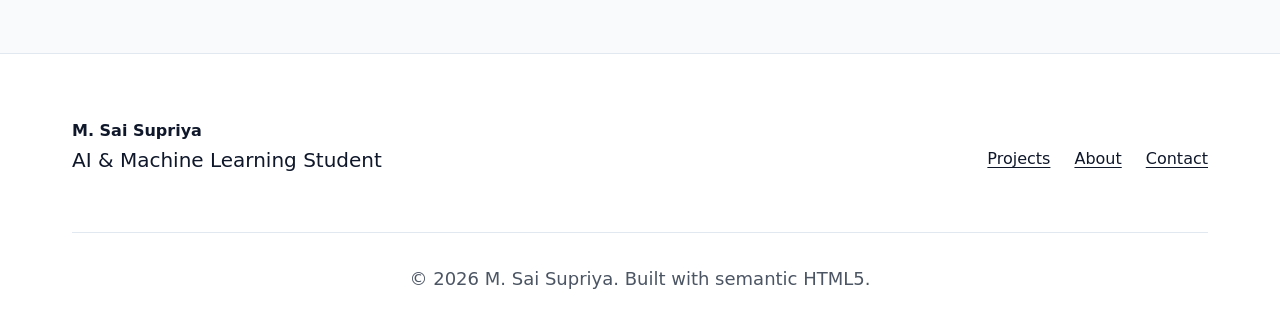
==== commit 6793376a: "Fix accessibility issues and improve portfolio" ====
--- a/about.html
+++ b/about.html
@@ -27,7 +27,7 @@
 
     <header class="site-header" role="banner">
         <div class="container nav-container">
-            <a href="index.html" class="nav-brand" aria-label="M. Sai Supriya Home">M. Sai Supriya</a>
+            <a href="index.html" class="nav-brand">M. Sai Supriya</a>
             
             <nav id="primary-navigation" class="nav-menu" aria-label="Primary navigation">
                 <a href="index.html" class="nav-link">Home</a>
@@ -39,11 +39,11 @@
 
             <div class="nav-controls">
                 <button class="theme-toggle-btn" aria-label="Toggle dark mode">
-                    <svg viewBox="0 0 24 24"><path d="M12 21c-4.97 0-9-4.03-9-9s4.03-9 9-9 9 4.03 9 9-4.03 9-9 9zm0-16c-3.86 0-7 3.14-7 7s3.14 7 7 7 7-3.14 7-7-3.14-7-7-7zm0 12c-2.76 0-5-2.24-5-5s2.24-5 5-5v10z"/></svg>
+                    <svg viewBox="0 0 24 24" aria-hidden="true" focusable="false"><path d="M12 21c-4.97 0-9-4.03-9-9s4.03-9 9-9 9 4.03 9 9-4.03 9-9 9zm0-16c-3.86 0-7 3.14-7 7s3.14 7 7 7 7-3.14 7-7-3.14-7-7-7zm0 12c-2.76 0-5-2.24-5-5s2.24-5 5-5v10z"/></svg>
                 </button>
                 
                 <button id="mobile-menu-btn" class="mobile-menu-btn" aria-expanded="false" aria-controls="primary-navigation" aria-label="Toggle navigation menu">
-                    <svg width="24" height="24" viewBox="0 0 24 24" fill="none" stroke="currentColor" stroke-width="2" aria-hidden="true">
+                    <svg width="24" height="24" viewBox="0 0 24 24" fill="none" stroke="currentColor" stroke-width="2" aria-hidden="true" focusable="false">
                         <line x1="3" y1="12" x2="21" y2="12"></line>
                         <line x1="3" y1="6" x2="21" y2="6"></line>
                         <line x1="3" y1="18" x2="21" y2="18"></line>
@@ -53,7 +53,7 @@
         </div>
     </header>
 
-    <main id="main-content" role="main">
+    <main id="main-content" tabindex="-1">
         <div class="container section">
             <h1 id="about-heading">About Me</h1>
             
--- a/css/style.css
+++ b/css/style.css
@@ -8,13 +8,14 @@
   --color-bg: #f8fafc;
   --color-bg-alt: #ffffff;
   --color-text: #0f172a;
-  --color-text-muted: #475569;
+  --color-text-muted: #4b5563; /* 7.2:1 on white - WCAG AAA */
   --color-primary: #0f172a;
-  --color-accent: #2563eb;
-  --color-accent-hover: #1d4ed8;
+  --color-accent: #1d4ed8; /* 5.9:1 on white - WCAG AA for all text */
+  --color-accent-hover: #1e40af;
+  --color-on-accent: #ffffff; /* 8.9:1 contrast on accent background - WCAG AAA */
   --color-border: #e2e8f0;
-  --color-error: #ef4444;
-  --color-focus: rgba(37, 99, 235, 0.5);
+  --color-error: #b91c1c; /* 7.3:1 on white - WCAG AAA */
+  --color-focus: #1d4ed8;
   
   --color-card-hover: #f1f5f9;
   --shadow-color: rgba(15, 23, 42, 0.08);
@@ -24,9 +25,9 @@
   --font-mono: ui-monospace, SFMono-Regular, Menlo, Monaco, Consolas, monospace;
   
   /* Fluid Typography using clamp() */
-  --text-xs: clamp(0.75rem, 0.7rem + 0.25vw, 0.875rem);
-  --text-sm: clamp(0.875rem, 0.8rem + 0.38vw, 1rem);
-  --text-base: clamp(1rem, 0.95rem + 0.25vw, 1.125rem);
+  --text-xs: clamp(0.875rem, 0.8rem + 0.25vw, 1rem);
+  --text-sm: clamp(1rem, 0.95rem + 0.25vw, 1.125rem);
+  --text-base: clamp(1.125rem, 1.05rem + 0.38vw, 1.25rem);
   --text-lg: clamp(1.125rem, 1.05rem + 0.38vw, 1.25rem);
   --text-xl: clamp(1.25rem, 1.1rem + 0.75vw, 1.5rem);
   --text-2xl: clamp(1.5rem, 1.3rem + 1vw, 2rem);
@@ -66,13 +67,16 @@
   --color-bg: #0f172a;
   --color-bg-alt: #1e293b;
   --color-text: #f8fafc;
-  --color-text-muted: #94a3b8;
+  --color-text-muted: #e2e8f0; /* 13.7:1 on dark bg - WCAG AAA */
   --color-primary: #f8fafc;
-  --color-accent: #3b82f6;
-  --color-accent-hover: #60a5fa;
-  --color-border: #334155;
+  --color-accent: #93c5fd; /* 8.4:1 on dark bg - WCAG AAA */
+  --color-accent-hover: #bfdbfe;
+  --color-on-accent: #0f172a; /* 12.5:1 contrast against light blue accent in dark mode - WCAG AAA */
+  --color-border: #64748b; /* Improved contrast */
   --color-card-hover: #334155;
   --shadow-color: rgba(0, 0, 0, 0.5);
+  --color-error: #fca5a5; /* 7.2:1 on dark bg - WCAG AAA */
+  --color-focus: #93c5fd;
 }
 
 /* Base Styles & Resets */
@@ -105,22 +109,39 @@
   flex: 1;
 }
 
+main:focus {
+  outline: none;
+}
+
 /* Accessibility: Skip Navigation Link */
 .skip-link {
   position: absolute;
   top: -40px;
   left: 0;
   background: var(--color-accent);
-  color: #fff;
+  color: var(--color-on-accent);
   padding: var(--space-2) var(--space-4);
   z-index: 1000;
   transition: top var(--transition-fast);
-  text-decoration: none;
+  text-decoration: underline;
   font-weight: bold;
 }
 
 .skip-link:focus {
   top: 0;
+}
+
+/* Accessibility: Screen Reader Only */
+.sr-only {
+  position: absolute;
+  width: 1px;
+  height: 1px;
+  padding: 0;
+  margin: -1px;
+  overflow: hidden;
+  clip: rect(0, 0, 0, 0);
+  white-space: nowrap;
+  border-width: 0;
 }
 
 /* Typography Elements */
@@ -144,22 +165,27 @@
 
 a {
   color: var(--color-accent);
+  text-decoration: underline;
+  text-underline-offset: 3px;
+  text-decoration-thickness: 1px;
+  transition: color var(--transition-fast), text-decoration-thickness var(--transition-fast);
+}
+
+:is(.nav-brand, .nav-link, .btn, .tag) {
   text-decoration: none;
-  transition: color var(--transition-fast), text-decoration-thickness var(--transition-fast);
-}
-
-:where(p, li) > a:hover {
-  text-decoration: underline;
-  text-underline-offset: 4px;
+}
+
+a:hover {
+  color: var(--color-accent-hover);
   text-decoration-thickness: 2px;
-  color: var(--color-accent-hover);
 }
 
 /* Focus States for Accessibility */
 :focus-visible {
   outline: 3px solid var(--color-focus);
-  outline-offset: 2px;
+  outline-offset: 3px;
   border-radius: 2px;
+  box-shadow: 0 0 0 1px var(--color-bg); /* inner gap ring for contrast on any background */
 }
 
 /* Layout Classes */
@@ -183,9 +209,7 @@
 
 /* Header & Navigation */
 .site-header {
-  background-color: rgba(var(--color-bg-alt), 0.8);
-  backdrop-filter: blur(12px);
-  -webkit-backdrop-filter: blur(12px);
+  background-color: var(--color-bg-alt);
   border-bottom: 1px solid var(--color-border);
   position: sticky;
   top: 0;
@@ -193,10 +217,12 @@
   transition: background-color var(--transition-base), border-color var(--transition-base);
 }
 
-/* Fallback for backdrop-filter if not supported */
-@supports not (backdrop-filter: blur(12px)) {
+/* Glassmorphism where supported */
+@supports (backdrop-filter: blur(12px)) {
   .site-header {
-    background-color: var(--color-bg-alt);
+    background-color: color-mix(in srgb, var(--color-bg-alt) 85%, transparent);
+    backdrop-filter: blur(12px);
+    -webkit-backdrop-filter: blur(12px);
   }
 }
 
@@ -228,7 +254,7 @@
 }
 
 .nav-link {
-  color: var(--color-text-muted);
+  color: var(--color-text); /* Use primary text color for max contrast */
   font-weight: 500;
   font-size: var(--text-sm);
   padding: var(--space-2) 0;
@@ -258,6 +284,7 @@
 
 .nav-link[aria-current="page"] {
   color: var(--color-accent);
+  font-weight: 600;
 }
 
 .mobile-menu-btn {
@@ -320,13 +347,13 @@
 
 .btn-primary {
   background-color: var(--color-accent);
-  color: #ffffff;
+  color: var(--color-on-accent);
   box-shadow: 0 4px 14px 0 rgba(37, 99, 235, 0.39);
 }
 
 .btn-primary:hover {
   background-color: var(--color-accent-hover);
-  color: #ffffff;
+  color: var(--color-on-accent);
   transform: translateY(-2px);
   box-shadow: 0 6px 20px rgba(37, 99, 235, 0.23);
 }
@@ -426,9 +453,10 @@
   text-transform: uppercase;
   letter-spacing: 0.05em;
   margin-bottom: var(--space-3);
-  font-weight: 600;
+  font-weight: 700; /* Bold for better legibility */
   padding: 0.25rem 0.75rem;
-  background: rgba(37, 99, 235, 0.1);
+  background: transparent;
+  border: 2px solid var(--color-accent);
   border-radius: var(--radius-full);
 }
 
@@ -437,18 +465,10 @@
   font-weight: 800;
   line-height: 1.1;
   margin-bottom: var(--space-4);
-  background: linear-gradient(to right, var(--color-primary), var(--color-accent));
-  -webkit-background-clip: text;
-  -webkit-text-fill-color: transparent;
-  background-clip: text;
-}
-
-[data-theme="dark"] .hero-title {
-  background: linear-gradient(to right, #f8fafc, #93c5fd);
-  -webkit-background-clip: text;
-  -webkit-text-fill-color: transparent;
-  background-clip: text;
-}
+  color: var(--color-primary);
+}
+
+/* Dark mode hero title is inherited from --color-primary which is light in dark mode */
 
 .hero-subtitle {
   font-size: var(--text-xl);
@@ -536,12 +556,14 @@
 }
 
 .social-links a {
-  color: var(--color-text-muted);
+  color: var(--color-text); /* Full contrast on footer bg */
   font-weight: 500;
 }
 
 .social-links a:hover {
   color: var(--color-accent);
+  text-decoration: underline;
+  text-underline-offset: 3px;
 }
 
 /* Timeline */
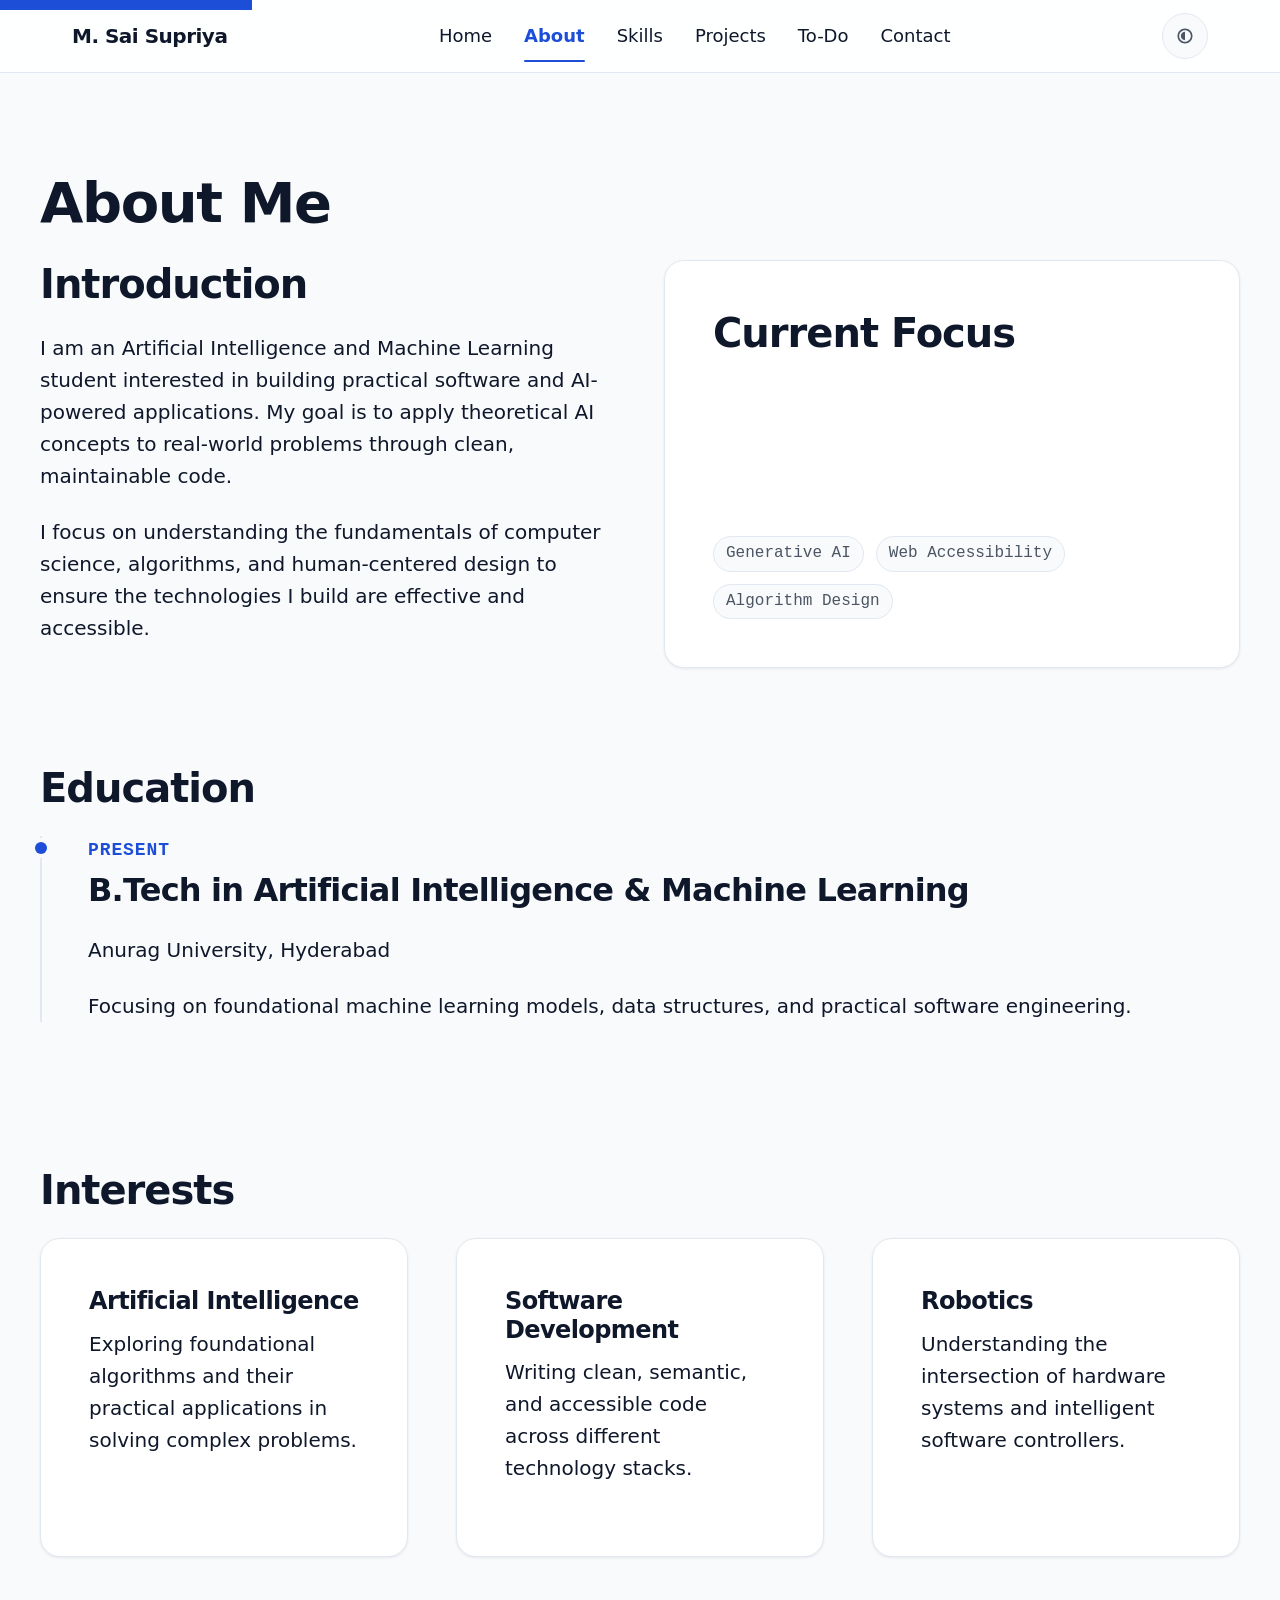
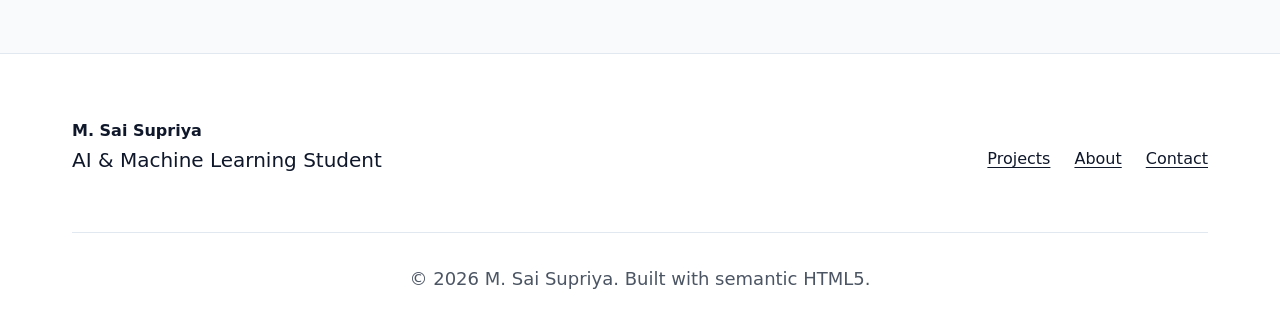
==== commit ed78da0b: "Add JavaScript todo application" ====
--- a/about.html
+++ b/about.html
@@ -34,6 +34,7 @@
                 <a href="about.html" class="nav-link" aria-current="page">About</a>
                 <a href="skills.html" class="nav-link">Skills</a>
                 <a href="projects.html" class="nav-link">Projects</a>
+                <a href="todo.html" class="nav-link">To-Do</a>
                 <a href="contact.html" class="nav-link">Contact</a>
             </nav>
 
--- a/css/style.css
+++ b/css/style.css
@@ -1,674 +1,1087 @@
-/* 
-  style.css
-  Modernized stylesheet for M. Sai Supriya Portfolio 
-*/
-
-:root {
-  /* Color Palette (Light Theme Default) */
-  --color-bg: #f8fafc;
-  --color-bg-alt: #ffffff;
-  --color-text: #0f172a;
-  --color-text-muted: #4b5563; /* 7.2:1 on white - WCAG AAA */
-  --color-primary: #0f172a;
-  --color-accent: #1d4ed8; /* 5.9:1 on white - WCAG AA for all text */
-  --color-accent-hover: #1e40af;
-  --color-on-accent: #ffffff; /* 8.9:1 contrast on accent background - WCAG AAA */
-  --color-border: #e2e8f0;
-  --color-error: #b91c1c; /* 7.3:1 on white - WCAG AAA */
-  --color-focus: #1d4ed8;
-  
-  --color-card-hover: #f1f5f9;
-  --shadow-color: rgba(15, 23, 42, 0.08);
-
-  /* Typography */
-  --font-sans: 'Inter', system-ui, -apple-system, sans-serif;
-  --font-mono: ui-monospace, SFMono-Regular, Menlo, Monaco, Consolas, monospace;
-  
-  /* Fluid Typography using clamp() */
-  --text-xs: clamp(0.875rem, 0.8rem + 0.25vw, 1rem);
-  --text-sm: clamp(1rem, 0.95rem + 0.25vw, 1.125rem);
-  --text-base: clamp(1.125rem, 1.05rem + 0.38vw, 1.25rem);
-  --text-lg: clamp(1.125rem, 1.05rem + 0.38vw, 1.25rem);
-  --text-xl: clamp(1.25rem, 1.1rem + 0.75vw, 1.5rem);
-  --text-2xl: clamp(1.5rem, 1.3rem + 1vw, 2rem);
-  --text-3xl: clamp(1.75rem, 1.4rem + 1.75vw, 2.5rem);
-  --text-4xl: clamp(2rem, 1.5rem + 2.5vw, 3.5rem);
-
-  --line-height-base: 1.6;
-  --line-height-heading: 1.2;
-
-  /* Fluid Spacing */
-  --space-1: clamp(0.25rem, 0.2rem + 0.25vw, 0.5rem);
-  --space-2: clamp(0.5rem, 0.4rem + 0.5vw, 0.75rem);
-  --space-3: clamp(1rem, 0.8rem + 1vw, 1.5rem);
-  --space-4: clamp(1.5rem, 1.2rem + 1.5vw, 2rem);
-  --space-5: clamp(2rem, 1.6rem + 2vw, 3rem);
-  --space-6: clamp(3rem, 2.4rem + 3vw, 4rem);
-  --space-8: clamp(4rem, 3.2rem + 4vw, 6rem);
-  --space-10: clamp(5rem, 4rem + 5vw, 8rem);
-
-  /* Other UI Elements */
-  --radius-sm: 0.375rem;
-  --radius-md: 0.75rem;
-  --radius-lg: 1.25rem;
-  --radius-full: 9999px;
-  
-  --shadow-sm: 0 1px 3px var(--shadow-color);
-  --shadow-md: 0 4px 6px -1px var(--shadow-color), 0 2px 4px -2px var(--shadow-color);
-  --shadow-lg: 0 10px 15px -3px var(--shadow-color), 0 4px 6px -4px var(--shadow-color);
-  
-  --transition-fast: 0.15s cubic-bezier(0.4, 0, 0.2, 1);
-  --transition-base: 0.3s cubic-bezier(0.4, 0, 0.2, 1);
-  --transition-slow: 0.5s cubic-bezier(0.4, 0, 0.2, 1);
-}
-
-/* Dark Theme Overrides */
-[data-theme="dark"] {
-  --color-bg: #0f172a;
-  --color-bg-alt: #1e293b;
-  --color-text: #f8fafc;
-  --color-text-muted: #e2e8f0; /* 13.7:1 on dark bg - WCAG AAA */
-  --color-primary: #f8fafc;
-  --color-accent: #93c5fd; /* 8.4:1 on dark bg - WCAG AAA */
-  --color-accent-hover: #bfdbfe;
-  --color-on-accent: #0f172a; /* 12.5:1 contrast against light blue accent in dark mode - WCAG AAA */
-  --color-border: #64748b; /* Improved contrast */
-  --color-card-hover: #334155;
-  --shadow-color: rgba(0, 0, 0, 0.5);
-  --color-error: #fca5a5; /* 7.2:1 on dark bg - WCAG AAA */
-  --color-focus: #93c5fd;
-}
-
-/* Base Styles & Resets */
-*, *::before, *::after {
-  box-sizing: border-box;
-  margin: 0;
-  padding: 0;
-}
-
-html {
-  font-size: 100%;
-  scroll-behavior: smooth;
-  scroll-padding-top: 5rem;
-}
-
-body {
-  font-family: var(--font-sans);
-  background-color: var(--color-bg);
-  color: var(--color-text);
-  line-height: var(--line-height-base);
-  -webkit-font-smoothing: antialiased;
-  -moz-osx-font-smoothing: grayscale;
-  transition: background-color var(--transition-base), color var(--transition-base);
-  display: flex;
-  flex-direction: column;
-  min-height: 100vh;
-}
-
-main {
-  flex: 1;
-}
-
-main:focus {
-  outline: none;
-}
-
-/* Accessibility: Skip Navigation Link */
-.skip-link {
-  position: absolute;
-  top: -40px;
-  left: 0;
-  background: var(--color-accent);
-  color: var(--color-on-accent);
-  padding: var(--space-2) var(--space-4);
-  z-index: 1000;
-  transition: top var(--transition-fast);
-  text-decoration: underline;
-  font-weight: bold;
-}
-
-.skip-link:focus {
-  top: 0;
-}
-
-/* Accessibility: Screen Reader Only */
-.sr-only {
-  position: absolute;
-  width: 1px;
-  height: 1px;
-  padding: 0;
-  margin: -1px;
-  overflow: hidden;
-  clip: rect(0, 0, 0, 0);
-  white-space: nowrap;
-  border-width: 0;
-}
-
-/* Typography Elements */
-:is(h1, h2, h3, h4, h5, h6) {
-  color: var(--color-primary);
-  line-height: var(--line-height-heading);
-  margin-bottom: var(--space-3);
-  font-weight: 700;
-  letter-spacing: -0.025em;
-}
-
-h1 { font-size: var(--text-4xl); }
-h2 { font-size: var(--text-3xl); }
-h3 { font-size: var(--text-2xl); }
-h4 { font-size: var(--text-xl); }
-
-p {
-  margin-bottom: var(--space-3);
-  font-size: var(--text-base);
-}
-
-a {
-  color: var(--color-accent);
-  text-decoration: underline;
-  text-underline-offset: 3px;
-  text-decoration-thickness: 1px;
-  transition: color var(--transition-fast), text-decoration-thickness var(--transition-fast);
-}
-
-:is(.nav-brand, .nav-link, .btn, .tag) {
-  text-decoration: none;
-}
-
-a:hover {
-  color: var(--color-accent-hover);
-  text-decoration-thickness: 2px;
-}
-
-/* Focus States for Accessibility */
-:focus-visible {
-  outline: 3px solid var(--color-focus);
-  outline-offset: 3px;
-  border-radius: 2px;
-  box-shadow: 0 0 0 1px var(--color-bg); /* inner gap ring for contrast on any background */
-}
-
-/* Layout Classes */
-.container {
-  width: 100%;
-  max-width: 1200px;
-  margin: 0 auto;
-  padding: 0 var(--space-4);
-}
-
-.section {
-  padding: var(--space-8) 0;
-  animation: fadeIn var(--transition-slow) forwards;
-}
-
-.bg-alt {
-  background-color: var(--color-bg-alt);
-  border-top: 1px solid var(--color-border);
-  border-bottom: 1px solid var(--color-border);
-}
-
-/* Header & Navigation */
-.site-header {
-  background-color: var(--color-bg-alt);
-  border-bottom: 1px solid var(--color-border);
-  position: sticky;
-  top: 0;
-  z-index: 100;
-  transition: background-color var(--transition-base), border-color var(--transition-base);
-}
-
-/* Glassmorphism where supported */
-@supports (backdrop-filter: blur(12px)) {
-  .site-header {
-    background-color: color-mix(in srgb, var(--color-bg-alt) 85%, transparent);
-    backdrop-filter: blur(12px);
-    -webkit-backdrop-filter: blur(12px);
-  }
-}
-
-.nav-container {
-  display: flex;
-  justify-content: space-between;
-  align-items: center;
-  height: 4.5rem;
-}
-
-.nav-brand {
-  font-weight: 800;
-  font-size: var(--text-lg);
-  color: var(--color-primary);
-  letter-spacing: -0.025em;
-}
-
-.nav-controls {
-  display: flex;
-  align-items: center;
-  gap: var(--space-3);
-}
-
-.nav-menu {
-  display: flex;
-  list-style: none;
-  gap: var(--space-4);
-  align-items: center;
-}
-
-.nav-link {
-  color: var(--color-text); /* Use primary text color for max contrast */
-  font-weight: 500;
-  font-size: var(--text-sm);
-  padding: var(--space-2) 0;
-  position: relative;
-}
-
-.nav-link::after {
-  content: '';
-  position: absolute;
-  bottom: 0;
-  left: 0;
-  width: 0;
-  height: 2px;
-  background-color: var(--color-accent);
-  transition: width var(--transition-base);
-  border-radius: var(--radius-full);
-}
-
-.nav-link:hover {
-  color: var(--color-accent);
-}
-
-.nav-link:hover::after,
-.nav-link[aria-current="page"]::after {
-  width: 100%;
-}
-
-.nav-link[aria-current="page"] {
-  color: var(--color-accent);
-  font-weight: 600;
-}
-
-.mobile-menu-btn {
-  display: none;
-  background: none;
-  border: none;
-  cursor: pointer;
-  padding: var(--space-2);
-  color: var(--color-primary);
-  border-radius: var(--radius-sm);
-  transition: background-color var(--transition-fast);
-}
-
-.mobile-menu-btn:hover {
-  background-color: var(--color-border);
-}
-
-.theme-toggle-btn {
-  background: none;
-  border: none;
-  cursor: pointer;
-  padding: var(--space-2);
-  color: var(--color-text-muted);
-  border-radius: var(--radius-full);
-  display: flex;
-  align-items: center;
-  justify-content: center;
-  transition: all var(--transition-fast);
-  background-color: var(--color-bg);
-  border: 1px solid var(--color-border);
-}
-
-.theme-toggle-btn:hover {
-  color: var(--color-accent);
-  border-color: var(--color-accent);
-  transform: rotate(15deg);
-}
-
-.theme-toggle-btn svg {
-  width: 20px;
-  height: 20px;
-  fill: currentColor;
-}
-
-/* Buttons */
-.btn {
-  display: inline-flex;
-  align-items: center;
-  justify-content: center;
-  padding: 0.75rem 1.5rem;
-  font-weight: 600;
-  font-size: var(--text-sm);
-  border-radius: var(--radius-full);
-  border: 2px solid transparent;
-  cursor: pointer;
-  transition: all var(--transition-fast);
-  font-family: inherit;
-  text-decoration: none;
-}
-
-.btn-primary {
-  background-color: var(--color-accent);
-  color: var(--color-on-accent);
-  box-shadow: 0 4px 14px 0 rgba(37, 99, 235, 0.39);
-}
-
-.btn-primary:hover {
-  background-color: var(--color-accent-hover);
-  color: var(--color-on-accent);
-  transform: translateY(-2px);
-  box-shadow: 0 6px 20px rgba(37, 99, 235, 0.23);
-}
-
-.btn-secondary {
-  background-color: transparent;
-  color: var(--color-text);
-  border-color: var(--color-border);
-}
-
-.btn-secondary:hover {
-  background-color: var(--color-bg-alt);
-  border-color: var(--color-text);
-  transform: translateY(-2px);
-}
-
-/* Cards */
-.card {
-  background-color: var(--color-bg-alt);
-  border-radius: var(--radius-lg);
-  padding: var(--space-5);
-  box-shadow: var(--shadow-sm);
-  border: 1px solid var(--color-border);
-  transition: all var(--transition-base);
-  display: flex;
-  flex-direction: column;
-  height: 100%;
-}
-
-.card:hover {
-  box-shadow: var(--shadow-lg);
-  transform: translateY(-4px);
-  border-color: var(--color-accent);
-}
-
-.card-title {
-  margin-bottom: var(--space-2);
-  font-size: var(--text-xl);
-}
-
-/* Forms */
-.form-group {
-  margin-bottom: var(--space-4);
-}
-
-.form-label {
-  display: block;
-  font-weight: 600;
-  margin-bottom: var(--space-2);
-  color: var(--color-primary);
-  font-size: var(--text-sm);
-}
-
-.form-control {
-  width: 100%;
-  padding: 0.75rem 1rem;
-  font-size: var(--text-base);
-  font-family: inherit;
-  border: 1px solid var(--color-border);
-  border-radius: var(--radius-md);
-  background-color: var(--color-bg);
-  color: var(--color-text);
-  transition: border-color var(--transition-fast), box-shadow var(--transition-fast);
-}
-
-.form-control:focus {
-  outline: none;
-  border-color: var(--color-accent);
-  box-shadow: 0 0 0 4px var(--color-focus);
-}
-
-.form-error {
-  display: none;
-  color: var(--color-error);
-  font-size: var(--text-sm);
-  margin-top: var(--space-1);
-  font-weight: 500;
-}
-
-/* Specific Sections */
-.hero {
-  padding: var(--space-10) 0;
-  display: grid;
-  align-items: center;
-  min-height: calc(100vh - 4.5rem); /* viewport height minus header */
-}
-
-.hero-content {
-  max-width: 800px;
-}
-
-.hero-label {
-  display: inline-block;
-  font-family: var(--font-mono);
-  font-size: var(--text-sm);
-  color: var(--color-accent);
-  text-transform: uppercase;
-  letter-spacing: 0.05em;
-  margin-bottom: var(--space-3);
-  font-weight: 700; /* Bold for better legibility */
-  padding: 0.25rem 0.75rem;
-  background: transparent;
-  border: 2px solid var(--color-accent);
-  border-radius: var(--radius-full);
-}
-
-.hero-title {
-  font-size: var(--text-4xl);
-  font-weight: 800;
-  line-height: 1.1;
-  margin-bottom: var(--space-4);
-  color: var(--color-primary);
-}
-
-/* Dark mode hero title is inherited from --color-primary which is light in dark mode */
-
-.hero-subtitle {
-  font-size: var(--text-xl);
-  color: var(--color-text-muted);
-  margin-bottom: var(--space-5);
-  max-width: 650px;
-  line-height: 1.6;
-}
-
-.hero-actions {
-  display: flex;
-  gap: var(--space-3);
-  flex-wrap: wrap;
-}
-
-/* Layouts (Grid/Flex) */
-.grid-2 {
-  display: grid;
-  grid-template-columns: repeat(auto-fit, minmax(min(100%, 350px), 1fr));
-  gap: var(--space-5);
-}
-
-.grid-3 {
-  display: grid;
-  grid-template-columns: repeat(auto-fit, minmax(min(100%, 280px), 1fr));
-  gap: var(--space-5);
-}
-
-/* Tag styles for skills/tech */
-.tag-list {
-  display: flex;
-  flex-wrap: wrap;
-  gap: var(--space-2);
-  list-style: none;
-  margin-top: auto; /* Push tags to bottom of cards */
-  padding-top: var(--space-3);
-}
-
-.tag {
-  background-color: var(--color-bg);
-  border: 1px solid var(--color-border);
-  color: var(--color-text-muted);
-  padding: 0.25rem 0.75rem;
-  border-radius: var(--radius-full);
-  font-size: var(--text-xs);
-  font-family: var(--font-mono);
-  font-weight: 500;
-  transition: all var(--transition-fast);
-}
-
-.tag:hover {
-  border-color: var(--color-accent);
-  color: var(--color-accent);
-}
-
-/* Footer */
-.site-footer {
-  background-color: var(--color-bg-alt);
-  border-top: 1px solid var(--color-border);
-  padding: var(--space-6) 0 var(--space-4);
-  margin-top: auto;
-}
-
-.footer-content {
-  display: flex;
-  justify-content: space-between;
-  align-items: center;
-  flex-wrap: wrap;
-  gap: var(--space-4);
-  padding-bottom: var(--space-4);
-  border-bottom: 1px solid var(--color-border);
-}
-
-.footer-bottom {
-  text-align: center;
-  padding-top: var(--space-4);
-  font-size: var(--text-sm);
-  color: var(--color-text-muted);
-}
-
-.social-links {
-  display: flex;
-  gap: var(--space-3);
-  list-style: none;
-}
-
-.social-links a {
-  color: var(--color-text); /* Full contrast on footer bg */
-  font-weight: 500;
-}
-
-.social-links a:hover {
-  color: var(--color-accent);
-  text-decoration: underline;
-  text-underline-offset: 3px;
-}
-
-/* Timeline */
-.timeline {
-  position: relative;
-  padding-left: var(--space-5);
-  margin-bottom: var(--space-5);
-}
-
-.timeline::before {
-  content: '';
-  position: absolute;
-  left: 0;
-  top: 0;
-  bottom: 0;
-  width: 2px;
-  background-color: var(--color-border);
-}
-
-.timeline-item {
-  position: relative;
-  margin-bottom: var(--space-5);
-}
-
-.timeline-item::before {
-  content: '';
-  position: absolute;
-  left: calc(var(--space-5) * -1 - 5px);
-  top: 6px;
-  width: 12px;
-  height: 12px;
-  border-radius: 50%;
-  background-color: var(--color-accent);
-  box-shadow: 0 0 0 4px var(--color-bg);
-}
-
-.timeline-date {
-  font-family: var(--font-mono);
-  font-size: var(--text-sm);
-  color: var(--color-accent);
-  font-weight: 600;
-  margin-bottom: var(--space-1);
-  text-transform: uppercase;
-  letter-spacing: 0.05em;
-}
-
-/* Animations */
-@keyframes fadeIn {
-  from {
-    opacity: 0;
-    transform: translateY(10px);
-  }
-  to {
-    opacity: 1;
-    transform: translateY(0);
-  }
-}
-
-/* Reduced Motion Preference */
-@media (prefers-reduced-motion: reduce) {
-  *, *::before, *::after {
-    animation-duration: 0.01ms !important;
-    animation-iteration-count: 1 !important;
-    transition-duration: 0.01ms !important;
-    scroll-behavior: auto !important;
-  }
-}
-
-/* Responsive Styles */
-@media (max-width: 768px) {
-  .nav-menu {
-    display: none;
-    flex-direction: column;
-    position: absolute;
-    top: 100%;
-    left: 0;
-    right: 0;
-    background-color: var(--color-bg-alt);
-    padding: var(--space-4);
-    border-bottom: 1px solid var(--color-border);
-    box-shadow: var(--shadow-md);
-    gap: var(--space-2);
-    align-items: flex-start;
-  }
-
-  .nav-menu.is-open {
-    display: flex;
-    animation: fadeIn var(--transition-fast);
-  }
-  
-  .nav-link {
-    width: 100%;
-    padding: var(--space-2) 0;
-  }
-
-  .mobile-menu-btn {
-    display: block;
-  }
-
-  .hero-actions {
-    flex-direction: column;
-    width: 100%;
-  }
-
-  .hero-actions .btn {
-    width: 100%;
-  }
-}
+/* 
+  style.css
+  Modernized stylesheet for M. Sai Supriya Portfolio 
+*/
+
+:root {
+  /* Color Palette (Light Theme Default) */
+  --color-bg: #f8fafc;
+  --color-bg-alt: #ffffff;
+  --color-text: #0f172a;
+  --color-text-muted: #4b5563; /* 7.2:1 on white - WCAG AAA */
+  --color-primary: #0f172a;
+  --color-accent: #1d4ed8; /* 5.9:1 on white - WCAG AA for all text */
+  --color-accent-hover: #1e40af;
+  --color-on-accent: #ffffff; /* 8.9:1 contrast on accent background - WCAG AAA */
+  --color-border: #e2e8f0;
+  --color-error: #b91c1c; /* 7.3:1 on white - WCAG AAA */
+  --color-focus: #1d4ed8;
+  
+  --color-card-hover: #f1f5f9;
+  --shadow-color: rgba(15, 23, 42, 0.08);
+
+  /* Typography */
+  --font-sans: 'Inter', system-ui, -apple-system, sans-serif;
+  --font-mono: ui-monospace, SFMono-Regular, Menlo, Monaco, Consolas, monospace;
+  
+  /* Fluid Typography using clamp() */
+  --text-xs: clamp(0.875rem, 0.8rem + 0.25vw, 1rem);
+  --text-sm: clamp(1rem, 0.95rem + 0.25vw, 1.125rem);
+  --text-base: clamp(1.125rem, 1.05rem + 0.38vw, 1.25rem);
+  --text-lg: clamp(1.125rem, 1.05rem + 0.38vw, 1.25rem);
+  --text-xl: clamp(1.25rem, 1.1rem + 0.75vw, 1.5rem);
+  --text-2xl: clamp(1.5rem, 1.3rem + 1vw, 2rem);
+  --text-3xl: clamp(1.75rem, 1.4rem + 1.75vw, 2.5rem);
+  --text-4xl: clamp(2rem, 1.5rem + 2.5vw, 3.5rem);
+
+  --line-height-base: 1.6;
+  --line-height-heading: 1.2;
+
+  /* Fluid Spacing */
+  --space-1: clamp(0.25rem, 0.2rem + 0.25vw, 0.5rem);
+  --space-2: clamp(0.5rem, 0.4rem + 0.5vw, 0.75rem);
+  --space-3: clamp(1rem, 0.8rem + 1vw, 1.5rem);
+  --space-4: clamp(1.5rem, 1.2rem + 1.5vw, 2rem);
+  --space-5: clamp(2rem, 1.6rem + 2vw, 3rem);
+  --space-6: clamp(3rem, 2.4rem + 3vw, 4rem);
+  --space-8: clamp(4rem, 3.2rem + 4vw, 6rem);
+  --space-10: clamp(5rem, 4rem + 5vw, 8rem);
+
+  /* Other UI Elements */
+  --radius-sm: 0.375rem;
+  --radius-md: 0.75rem;
+  --radius-lg: 1.25rem;
+  --radius-full: 9999px;
+  
+  --shadow-sm: 0 1px 3px var(--shadow-color);
+  --shadow-md: 0 4px 6px -1px var(--shadow-color), 0 2px 4px -2px var(--shadow-color);
+  --shadow-lg: 0 10px 15px -3px var(--shadow-color), 0 4px 6px -4px var(--shadow-color);
+  
+  --transition-fast: 0.15s cubic-bezier(0.4, 0, 0.2, 1);
+  --transition-base: 0.3s cubic-bezier(0.4, 0, 0.2, 1);
+  --transition-slow: 0.5s cubic-bezier(0.4, 0, 0.2, 1);
+}
+
+/* Dark Theme Overrides */
+[data-theme="dark"] {
+  --color-bg: #0f172a;
+  --color-bg-alt: #1e293b;
+  --color-text: #f8fafc;
+  --color-text-muted: #e2e8f0; /* 13.7:1 on dark bg - WCAG AAA */
+  --color-primary: #f8fafc;
+  --color-accent: #93c5fd; /* 8.4:1 on dark bg - WCAG AAA */
+  --color-accent-hover: #bfdbfe;
+  --color-on-accent: #0f172a; /* 12.5:1 contrast against light blue accent in dark mode - WCAG AAA */
+  --color-border: #64748b; /* Improved contrast */
+  --color-card-hover: #334155;
+  --shadow-color: rgba(0, 0, 0, 0.5);
+  --color-error: #fca5a5; /* 7.2:1 on dark bg - WCAG AAA */
+  --color-focus: #93c5fd;
+}
+
+/* Base Styles & Resets */
+*, *::before, *::after {
+  box-sizing: border-box;
+  margin: 0;
+  padding: 0;
+}
+
+html {
+  font-size: 100%;
+  scroll-behavior: smooth;
+  scroll-padding-top: 5rem;
+}
+
+body {
+  font-family: var(--font-sans);
+  background-color: var(--color-bg);
+  color: var(--color-text);
+  line-height: var(--line-height-base);
+  -webkit-font-smoothing: antialiased;
+  -moz-osx-font-smoothing: grayscale;
+  transition: background-color var(--transition-base), color var(--transition-base);
+  display: flex;
+  flex-direction: column;
+  min-height: 100vh;
+}
+
+main {
+  flex: 1;
+}
+
+main:focus {
+  outline: none;
+}
+
+/* Accessibility: Skip Navigation Link */
+.skip-link {
+  position: absolute;
+  top: -40px;
+  left: 0;
+  background: var(--color-accent);
+  color: var(--color-on-accent);
+  padding: var(--space-2) var(--space-4);
+  z-index: 1000;
+  transition: top var(--transition-fast);
+  text-decoration: underline;
+  font-weight: bold;
+}
+
+.skip-link:focus {
+  top: 0;
+}
+
+/* Accessibility: Screen Reader Only */
+.sr-only {
+  position: absolute;
+  width: 1px;
+  height: 1px;
+  padding: 0;
+  margin: -1px;
+  overflow: hidden;
+  clip: rect(0, 0, 0, 0);
+  white-space: nowrap;
+  border-width: 0;
+}
+
+/* Typography Elements */
+:is(h1, h2, h3, h4, h5, h6) {
+  color: var(--color-primary);
+  line-height: var(--line-height-heading);
+  margin-bottom: var(--space-3);
+  font-weight: 700;
+  letter-spacing: -0.025em;
+}
+
+h1 { font-size: var(--text-4xl); }
+h2 { font-size: var(--text-3xl); }
+h3 { font-size: var(--text-2xl); }
+h4 { font-size: var(--text-xl); }
+
+p {
+  margin-bottom: var(--space-3);
+  font-size: var(--text-base);
+}
+
+a {
+  color: var(--color-accent);
+  text-decoration: underline;
+  text-underline-offset: 3px;
+  text-decoration-thickness: 1px;
+  transition: color var(--transition-fast), text-decoration-thickness var(--transition-fast);
+}
+
+:is(.nav-brand, .nav-link, .btn, .tag) {
+  text-decoration: none;
+}
+
+a:hover {
+  color: var(--color-accent-hover);
+  text-decoration-thickness: 2px;
+}
+
+/* Focus States for Accessibility */
+:focus-visible {
+  outline: 3px solid var(--color-focus);
+  outline-offset: 3px;
+  border-radius: 2px;
+  box-shadow: 0 0 0 1px var(--color-bg); /* inner gap ring for contrast on any background */
+}
+
+/* Layout Classes */
+.container {
+  width: 100%;
+  max-width: 1200px;
+  margin: 0 auto;
+  padding: 0 var(--space-4);
+}
+
+.section {
+  padding: var(--space-8) 0;
+  animation: fadeIn var(--transition-slow) forwards;
+}
+
+.bg-alt {
+  background-color: var(--color-bg-alt);
+  border-top: 1px solid var(--color-border);
+  border-bottom: 1px solid var(--color-border);
+}
+
+/* Header & Navigation */
+.site-header {
+  background-color: var(--color-bg-alt);
+  border-bottom: 1px solid var(--color-border);
+  position: sticky;
+  top: 0;
+  z-index: 100;
+  transition: background-color var(--transition-base), border-color var(--transition-base);
+}
+
+/* Glassmorphism where supported */
+@supports (backdrop-filter: blur(12px)) {
+  .site-header {
+    background-color: color-mix(in srgb, var(--color-bg-alt) 85%, transparent);
+    backdrop-filter: blur(12px);
+    -webkit-backdrop-filter: blur(12px);
+  }
+}
+
+.nav-container {
+  display: flex;
+  justify-content: space-between;
+  align-items: center;
+  height: 4.5rem;
+}
+
+.nav-brand {
+  font-weight: 800;
+  font-size: var(--text-lg);
+  color: var(--color-primary);
+  letter-spacing: -0.025em;
+}
+
+.nav-controls {
+  display: flex;
+  align-items: center;
+  gap: var(--space-3);
+}
+
+.nav-menu {
+  display: flex;
+  list-style: none;
+  gap: var(--space-4);
+  align-items: center;
+}
+
+.nav-link {
+  color: var(--color-text); /* Use primary text color for max contrast */
+  font-weight: 500;
+  font-size: var(--text-sm);
+  padding: var(--space-2) 0;
+  position: relative;
+}
+
+.nav-link::after {
+  content: '';
+  position: absolute;
+  bottom: 0;
+  left: 0;
+  width: 0;
+  height: 2px;
+  background-color: var(--color-accent);
+  transition: width var(--transition-base);
+  border-radius: var(--radius-full);
+}
+
+.nav-link:hover {
+  color: var(--color-accent);
+}
+
+.nav-link:hover::after,
+.nav-link[aria-current="page"]::after {
+  width: 100%;
+}
+
+.nav-link[aria-current="page"] {
+  color: var(--color-accent);
+  font-weight: 600;
+}
+
+.mobile-menu-btn {
+  display: none;
+  background: none;
+  border: none;
+  cursor: pointer;
+  padding: var(--space-2);
+  color: var(--color-primary);
+  border-radius: var(--radius-sm);
+  transition: background-color var(--transition-fast);
+}
+
+.mobile-menu-btn:hover {
+  background-color: var(--color-border);
+}
+
+.theme-toggle-btn {
+  background: none;
+  border: none;
+  cursor: pointer;
+  padding: var(--space-2);
+  color: var(--color-text-muted);
+  border-radius: var(--radius-full);
+  display: flex;
+  align-items: center;
+  justify-content: center;
+  transition: all var(--transition-fast);
+  background-color: var(--color-bg);
+  border: 1px solid var(--color-border);
+}
+
+.theme-toggle-btn:hover {
+  color: var(--color-accent);
+  border-color: var(--color-accent);
+  transform: rotate(15deg);
+}
+
+.theme-toggle-btn svg {
+  width: 20px;
+  height: 20px;
+  fill: currentColor;
+}
+
+/* Buttons */
+.btn {
+  display: inline-flex;
+  align-items: center;
+  justify-content: center;
+  padding: 0.75rem 1.5rem;
+  font-weight: 600;
+  font-size: var(--text-sm);
+  border-radius: var(--radius-full);
+  border: 2px solid transparent;
+  cursor: pointer;
+  transition: all var(--transition-fast);
+  font-family: inherit;
+  text-decoration: none;
+}
+
+.btn-primary {
+  background-color: var(--color-accent);
+  color: var(--color-on-accent);
+  box-shadow: 0 4px 14px 0 rgba(37, 99, 235, 0.39);
+}
+
+.btn-primary:hover {
+  background-color: var(--color-accent-hover);
+  color: var(--color-on-accent);
+  transform: translateY(-2px);
+  box-shadow: 0 6px 20px rgba(37, 99, 235, 0.23);
+}
+
+.btn-secondary {
+  background-color: transparent;
+  color: var(--color-text);
+  border-color: var(--color-border);
+}
+
+.btn-secondary:hover {
+  background-color: var(--color-bg-alt);
+  border-color: var(--color-text);
+  transform: translateY(-2px);
+}
+
+/* Cards */
+.card {
+  background-color: var(--color-bg-alt);
+  border-radius: var(--radius-lg);
+  padding: var(--space-5);
+  box-shadow: var(--shadow-sm);
+  border: 1px solid var(--color-border);
+  transition: all var(--transition-base);
+  display: flex;
+  flex-direction: column;
+  height: 100%;
+}
+
+.card:hover {
+  box-shadow: var(--shadow-lg);
+  transform: translateY(-4px);
+  border-color: var(--color-accent);
+}
+
+.card-title {
+  margin-bottom: var(--space-2);
+  font-size: var(--text-xl);
+}
+
+/* Forms */
+.form-group {
+  margin-bottom: var(--space-4);
+}
+
+.form-label {
+  display: block;
+  font-weight: 600;
+  margin-bottom: var(--space-2);
+  color: var(--color-primary);
+  font-size: var(--text-sm);
+}
+
+.form-control {
+  width: 100%;
+  padding: 0.75rem 1rem;
+  font-size: var(--text-base);
+  font-family: inherit;
+  border: 1px solid var(--color-border);
+  border-radius: var(--radius-md);
+  background-color: var(--color-bg);
+  color: var(--color-text);
+  transition: border-color var(--transition-fast), box-shadow var(--transition-fast);
+}
+
+.form-control:focus {
+  outline: none;
+  border-color: var(--color-accent);
+  box-shadow: 0 0 0 4px var(--color-focus);
+}
+
+.form-error {
+  display: none;
+  color: var(--color-error);
+  font-size: var(--text-sm);
+  margin-top: var(--space-1);
+  font-weight: 500;
+}
+
+/* Specific Sections */
+.hero {
+  padding: var(--space-10) 0;
+  display: grid;
+  align-items: center;
+  min-height: calc(100vh - 4.5rem); /* viewport height minus header */
+}
+
+.hero-content {
+  max-width: 800px;
+}
+
+.hero-label {
+  display: inline-block;
+  font-family: var(--font-mono);
+  font-size: var(--text-sm);
+  color: var(--color-accent);
+  text-transform: uppercase;
+  letter-spacing: 0.05em;
+  margin-bottom: var(--space-3);
+  font-weight: 700; /* Bold for better legibility */
+  padding: 0.25rem 0.75rem;
+  background: transparent;
+  border: 2px solid var(--color-accent);
+  border-radius: var(--radius-full);
+}
+
+.hero-title {
+  font-size: var(--text-4xl);
+  font-weight: 800;
+  line-height: 1.1;
+  margin-bottom: var(--space-4);
+  color: var(--color-primary);
+}
+
+/* Dark mode hero title is inherited from --color-primary which is light in dark mode */
+
+.hero-subtitle {
+  font-size: var(--text-xl);
+  color: var(--color-text-muted);
+  margin-bottom: var(--space-5);
+  max-width: 650px;
+  line-height: 1.6;
+}
+
+.hero-actions {
+  display: flex;
+  gap: var(--space-3);
+  flex-wrap: wrap;
+}
+
+/* Layouts (Grid/Flex) */
+.grid-2 {
+  display: grid;
+  grid-template-columns: repeat(auto-fit, minmax(min(100%, 350px), 1fr));
+  gap: var(--space-5);
+}
+
+.grid-3 {
+  display: grid;
+  grid-template-columns: repeat(auto-fit, minmax(min(100%, 280px), 1fr));
+  gap: var(--space-5);
+}
+
+/* Tag styles for skills/tech */
+.tag-list {
+  display: flex;
+  flex-wrap: wrap;
+  gap: var(--space-2);
+  list-style: none;
+  margin-top: auto; /* Push tags to bottom of cards */
+  padding-top: var(--space-3);
+}
+
+.tag {
+  background-color: var(--color-bg);
+  border: 1px solid var(--color-border);
+  color: var(--color-text-muted);
+  padding: 0.25rem 0.75rem;
+  border-radius: var(--radius-full);
+  font-size: var(--text-xs);
+  font-family: var(--font-mono);
+  font-weight: 500;
+  transition: all var(--transition-fast);
+}
+
+.tag:hover {
+  border-color: var(--color-accent);
+  color: var(--color-accent);
+}
+
+/* Footer */
+.site-footer {
+  background-color: var(--color-bg-alt);
+  border-top: 1px solid var(--color-border);
+  padding: var(--space-6) 0 var(--space-4);
+  margin-top: auto;
+}
+
+.footer-content {
+  display: flex;
+  justify-content: space-between;
+  align-items: center;
+  flex-wrap: wrap;
+  gap: var(--space-4);
+  padding-bottom: var(--space-4);
+  border-bottom: 1px solid var(--color-border);
+}
+
+.footer-bottom {
+  text-align: center;
+  padding-top: var(--space-4);
+  font-size: var(--text-sm);
+  color: var(--color-text-muted);
+}
+
+.social-links {
+  display: flex;
+  gap: var(--space-3);
+  list-style: none;
+}
+
+.social-links a {
+  color: var(--color-text); /* Full contrast on footer bg */
+  font-weight: 500;
+}
+
+.social-links a:hover {
+  color: var(--color-accent);
+  text-decoration: underline;
+  text-underline-offset: 3px;
+}
+
+/* Timeline */
+.timeline {
+  position: relative;
+  padding-left: var(--space-5);
+  margin-bottom: var(--space-5);
+}
+
+.timeline::before {
+  content: '';
+  position: absolute;
+  left: 0;
+  top: 0;
+  bottom: 0;
+  width: 2px;
+  background-color: var(--color-border);
+}
+
+.timeline-item {
+  position: relative;
+  margin-bottom: var(--space-5);
+}
+
+.timeline-item::before {
+  content: '';
+  position: absolute;
+  left: calc(var(--space-5) * -1 - 5px);
+  top: 6px;
+  width: 12px;
+  height: 12px;
+  border-radius: 50%;
+  background-color: var(--color-accent);
+  box-shadow: 0 0 0 4px var(--color-bg);
+}
+
+.timeline-date {
+  font-family: var(--font-mono);
+  font-size: var(--text-sm);
+  color: var(--color-accent);
+  font-weight: 600;
+  margin-bottom: var(--space-1);
+  text-transform: uppercase;
+  letter-spacing: 0.05em;
+}
+
+/* Animations */
+@keyframes fadeIn {
+  from {
+    opacity: 0;
+    transform: translateY(10px);
+  }
+  to {
+    opacity: 1;
+    transform: translateY(0);
+  }
+}
+
+/* Reduced Motion Preference */
+@media (prefers-reduced-motion: reduce) {
+  *, *::before, *::after {
+    animation-duration: 0.01ms !important;
+    animation-iteration-count: 1 !important;
+    transition-duration: 0.01ms !important;
+    scroll-behavior: auto !important;
+  }
+}
+
+/* Responsive Styles */
+@media (max-width: 768px) {
+  .nav-menu {
+    display: none;
+    flex-direction: column;
+    position: absolute;
+    top: 100%;
+    left: 0;
+    right: 0;
+    background-color: var(--color-bg-alt);
+    padding: var(--space-4);
+    border-bottom: 1px solid var(--color-border);
+    box-shadow: var(--shadow-md);
+    gap: var(--space-2);
+    align-items: flex-start;
+  }
+
+  .nav-menu.is-open {
+    display: flex;
+    animation: fadeIn var(--transition-fast);
+  }
+  
+  .nav-link {
+    width: 100%;
+    padding: var(--space-2) 0;
+  }
+
+  .mobile-menu-btn {
+    display: block;
+  }
+
+  .hero-actions {
+    flex-direction: column;
+    width: 100%;
+  }
+
+  .hero-actions .btn {
+    width: 100%;
+  }
+}
+/* ========================================
+   TO-DO APPLICATION
+   ======================================== */
+.pb-0 {
+  padding-bottom: 0 !important;
+}
+
+.btn-sm {
+  padding: 0.4rem 0.85rem;
+  font-size: var(--text-xs);
+}
+
+.btn-icon {
+  margin-right: 0.35rem;
+  flex-shrink: 0;
+}
+
+.todo-app-card {
+  max-width: 820px;
+  margin: 0 auto;
+  background-color: var(--color-bg-alt);
+  border: 1px solid var(--color-border);
+  border-radius: var(--radius-lg);
+  padding: var(--space-5);
+  box-shadow: var(--shadow-md);
+  transition: background-color var(--transition-base), border-color var(--transition-base), box-shadow var(--transition-base);
+}
+
+.todo-form {
+  margin-bottom: var(--space-4);
+}
+
+.todo-input-label {
+  font-size: var(--text-sm);
+  margin-bottom: var(--space-2);
+}
+
+.todo-input-group {
+  display: flex;
+  gap: var(--space-3);
+  align-items: stretch;
+}
+
+.todo-input {
+  flex: 1;
+  padding: 0.85rem 1.25rem;
+  font-size: var(--text-base);
+  border-radius: var(--radius-md);
+}
+
+.todo-add-btn {
+  padding: 0.85rem 1.5rem;
+  white-space: nowrap;
+  gap: 0.35rem;
+}
+
+.todo-error {
+  display: block;
+  margin-top: var(--space-2);
+  color: var(--color-error);
+  font-size: var(--text-sm);
+  font-weight: 600;
+}
+
+/* Controls & Filter Bar */
+.todo-controls-bar {
+  display: flex;
+  justify-content: space-between;
+  align-items: center;
+  flex-wrap: wrap;
+  gap: var(--space-3);
+  padding: var(--space-3) 0;
+  margin-bottom: var(--space-4);
+  border-top: 1px solid var(--color-border);
+  border-bottom: 1px solid var(--color-border);
+}
+
+.todo-filter-group {
+  display: inline-flex;
+  background-color: var(--color-bg);
+  padding: 3px;
+  border-radius: var(--radius-full);
+  border: 1px solid var(--color-border);
+  gap: 2px;
+}
+
+.todo-filter-btn {
+  background: transparent;
+  border: none;
+  color: var(--color-text-muted);
+  font-weight: 600;
+  font-size: var(--text-xs);
+  padding: 0.4rem 0.85rem;
+  border-radius: var(--radius-full);
+  cursor: pointer;
+  transition: all var(--transition-fast);
+  font-family: inherit;
+  display: inline-flex;
+  align-items: center;
+  gap: 0.25rem;
+}
+
+.todo-filter-btn:hover {
+  color: var(--color-text);
+}
+
+.todo-filter-btn.is-active {
+  background-color: var(--color-accent);
+  color: var(--color-on-accent);
+  box-shadow: var(--shadow-sm);
+}
+
+.todo-filter-btn:focus-visible {
+  outline: 3px solid var(--color-focus);
+  outline-offset: 2px;
+}
+
+.filter-count {
+  font-size: 0.85em;
+  opacity: 0.85;
+}
+
+.todo-actions-group {
+  display: flex;
+  align-items: center;
+  gap: var(--space-3);
+}
+
+.todo-summary {
+  font-size: var(--text-sm);
+  color: var(--color-text-muted);
+  font-weight: 500;
+}
+
+.todo-clear-btn {
+  font-size: var(--text-xs);
+  padding: 0.4rem 0.85rem;
+}
+
+.todo-clear-btn:disabled {
+  opacity: 0.4;
+  cursor: not-allowed;
+  pointer-events: none;
+}
+
+/* Tasks List */
+.todo-list {
+  list-style: none;
+  display: flex;
+  flex-direction: column;
+  gap: var(--space-2);
+  margin: 0;
+  padding: 0;
+}
+
+.todo-item {
+  display: flex;
+  align-items: center;
+  justify-content: space-between;
+  gap: var(--space-3);
+  padding: var(--space-3) var(--space-4);
+  background-color: var(--color-bg);
+  border: 1px solid var(--color-border);
+  border-radius: var(--radius-md);
+  transition: all var(--transition-fast);
+}
+
+.todo-item:hover {
+  border-color: var(--color-accent);
+  background-color: var(--color-card-hover);
+  box-shadow: var(--shadow-sm);
+}
+
+.todo-item.is-completed {
+  opacity: 0.85;
+  background-color: var(--color-bg);
+}
+
+.todo-item-content {
+  display: flex;
+  align-items: center;
+  gap: var(--space-3);
+  flex: 1;
+  min-width: 0;
+  position: relative;
+}
+
+.todo-checkbox {
+  position: absolute;
+  opacity: 0;
+  width: 1.4rem;
+  height: 1.4rem;
+  cursor: pointer;
+  z-index: 2;
+  left: 0;
+  top: 50%;
+  transform: translateY(-50%);
+}
+
+.todo-text {
+  display: flex;
+  align-items: center;
+  gap: var(--space-3);
+  flex: 1;
+  min-width: 0;
+  cursor: pointer;
+  font-size: var(--text-base);
+  user-select: none;
+  padding: 0.2rem 0;
+}
+
+.todo-checkbox-custom {
+  display: inline-flex;
+  align-items: center;
+  justify-content: center;
+  width: 1.35rem;
+  height: 1.35rem;
+  border: 2px solid var(--color-border);
+  border-radius: var(--radius-sm);
+  background-color: var(--color-bg-alt);
+  flex-shrink: 0;
+  transition: all var(--transition-fast);
+  color: transparent;
+}
+
+.todo-checkbox:hover + .todo-text .todo-checkbox-custom {
+  border-color: var(--color-accent);
+}
+
+.todo-checkbox:focus-visible + .todo-text .todo-checkbox-custom {
+  outline: 3px solid var(--color-focus);
+  outline-offset: 3px;
+  box-shadow: 0 0 0 1px var(--color-bg);
+}
+
+.todo-checkbox:checked + .todo-text .todo-checkbox-custom {
+  background-color: var(--color-accent);
+  border-color: var(--color-accent);
+  color: var(--color-on-accent);
+}
+
+.todo-label-text {
+  word-break: break-word;
+  color: var(--color-text);
+  transition: color var(--transition-fast), text-decoration-color var(--transition-fast);
+}
+
+.is-completed-text .todo-label-text {
+  text-decoration: line-through;
+  text-decoration-thickness: 2px;
+  color: var(--color-text-muted);
+}
+
+.todo-status-tag {
+  display: inline-flex;
+  align-items: center;
+  font-size: 0.72rem;
+  font-weight: 700;
+  text-transform: uppercase;
+  letter-spacing: 0.05em;
+  padding: 0.15rem 0.5rem;
+  border-radius: var(--radius-full);
+  background-color: color-mix(in srgb, var(--color-accent) 15%, transparent);
+  color: var(--color-accent);
+  margin-left: 0.35rem;
+  flex-shrink: 0;
+}
+
+/* Action Buttons */
+.todo-item-actions {
+  display: flex;
+  align-items: center;
+  gap: var(--space-1);
+  flex-shrink: 0;
+}
+
+.todo-action-btn {
+  width: 2.25rem;
+  height: 2.25rem;
+  display: inline-flex;
+  align-items: center;
+  justify-content: center;
+  border-radius: var(--radius-sm);
+  border: 1px solid transparent;
+  background: transparent;
+  color: var(--color-text-muted);
+  cursor: pointer;
+  transition: all var(--transition-fast);
+}
+
+.todo-action-btn:hover {
+  background-color: var(--color-bg-alt);
+  color: var(--color-text);
+  border-color: var(--color-border);
+}
+
+.todo-delete-btn:hover {
+  color: var(--color-error);
+  border-color: var(--color-error);
+  background-color: color-mix(in srgb, var(--color-error) 10%, transparent);
+}
+
+.todo-action-btn:focus-visible {
+  outline: 3px solid var(--color-focus);
+  outline-offset: 2px;
+}
+
+/* Inline Editing */
+.todo-item.is-editing {
+  background-color: var(--color-bg-alt);
+  border-color: var(--color-accent);
+  box-shadow: var(--shadow-sm);
+}
+
+.todo-edit-wrapper {
+  display: flex;
+  width: 100%;
+  gap: var(--space-2);
+  align-items: center;
+}
+
+.todo-edit-input {
+  flex: 1;
+  padding: 0.5rem 0.85rem;
+  font-size: var(--text-base);
+}
+
+.todo-edit-actions {
+  display: flex;
+  gap: 0.35rem;
+}
+
+/* Empty State */
+.todo-empty-state {
+  display: flex;
+  flex-direction: column;
+  align-items: center;
+  text-align: center;
+  padding: var(--space-6) var(--space-4);
+  color: var(--color-text-muted);
+}
+
+.empty-icon-wrapper {
+  width: 4rem;
+  height: 4rem;
+  border-radius: var(--radius-full);
+  background-color: var(--color-bg);
+  border: 1px solid var(--color-border);
+  display: flex;
+  align-items: center;
+  justify-content: center;
+  margin-bottom: var(--space-3);
+  color: var(--color-accent);
+}
+
+.empty-title {
+  font-size: var(--text-xl);
+  color: var(--color-primary);
+  margin-bottom: var(--space-1);
+}
+
+.empty-desc {
+  font-size: var(--text-sm);
+  max-width: 420px;
+  margin: 0 auto;
+}
+
+/* Responsive adjustments for To-Do application */
+@media (max-width: 640px) {
+  .todo-app-card {
+    padding: var(--space-4);
+  }
+
+  .todo-input-group {
+    flex-direction: column;
+  }
+
+  .todo-add-btn {
+    width: 100%;
+    justify-content: center;
+  }
+
+  .todo-controls-bar {
+    flex-direction: column;
+    align-items: stretch;
+    gap: var(--space-3);
+  }
+
+  .todo-filter-group {
+    width: 100%;
+    display: flex;
+  }
+
+  .todo-filter-btn {
+    flex: 1;
+    justify-content: center;
+    padding: 0.5rem 0.25rem;
+  }
+
+  .todo-actions-group {
+    width: 100%;
+    justify-content: space-between;
+  }
+
+  .todo-edit-wrapper {
+    flex-direction: column;
+    align-items: stretch;
+  }
+
+  .todo-edit-actions {
+    justify-content: flex-end;
+  }
+}
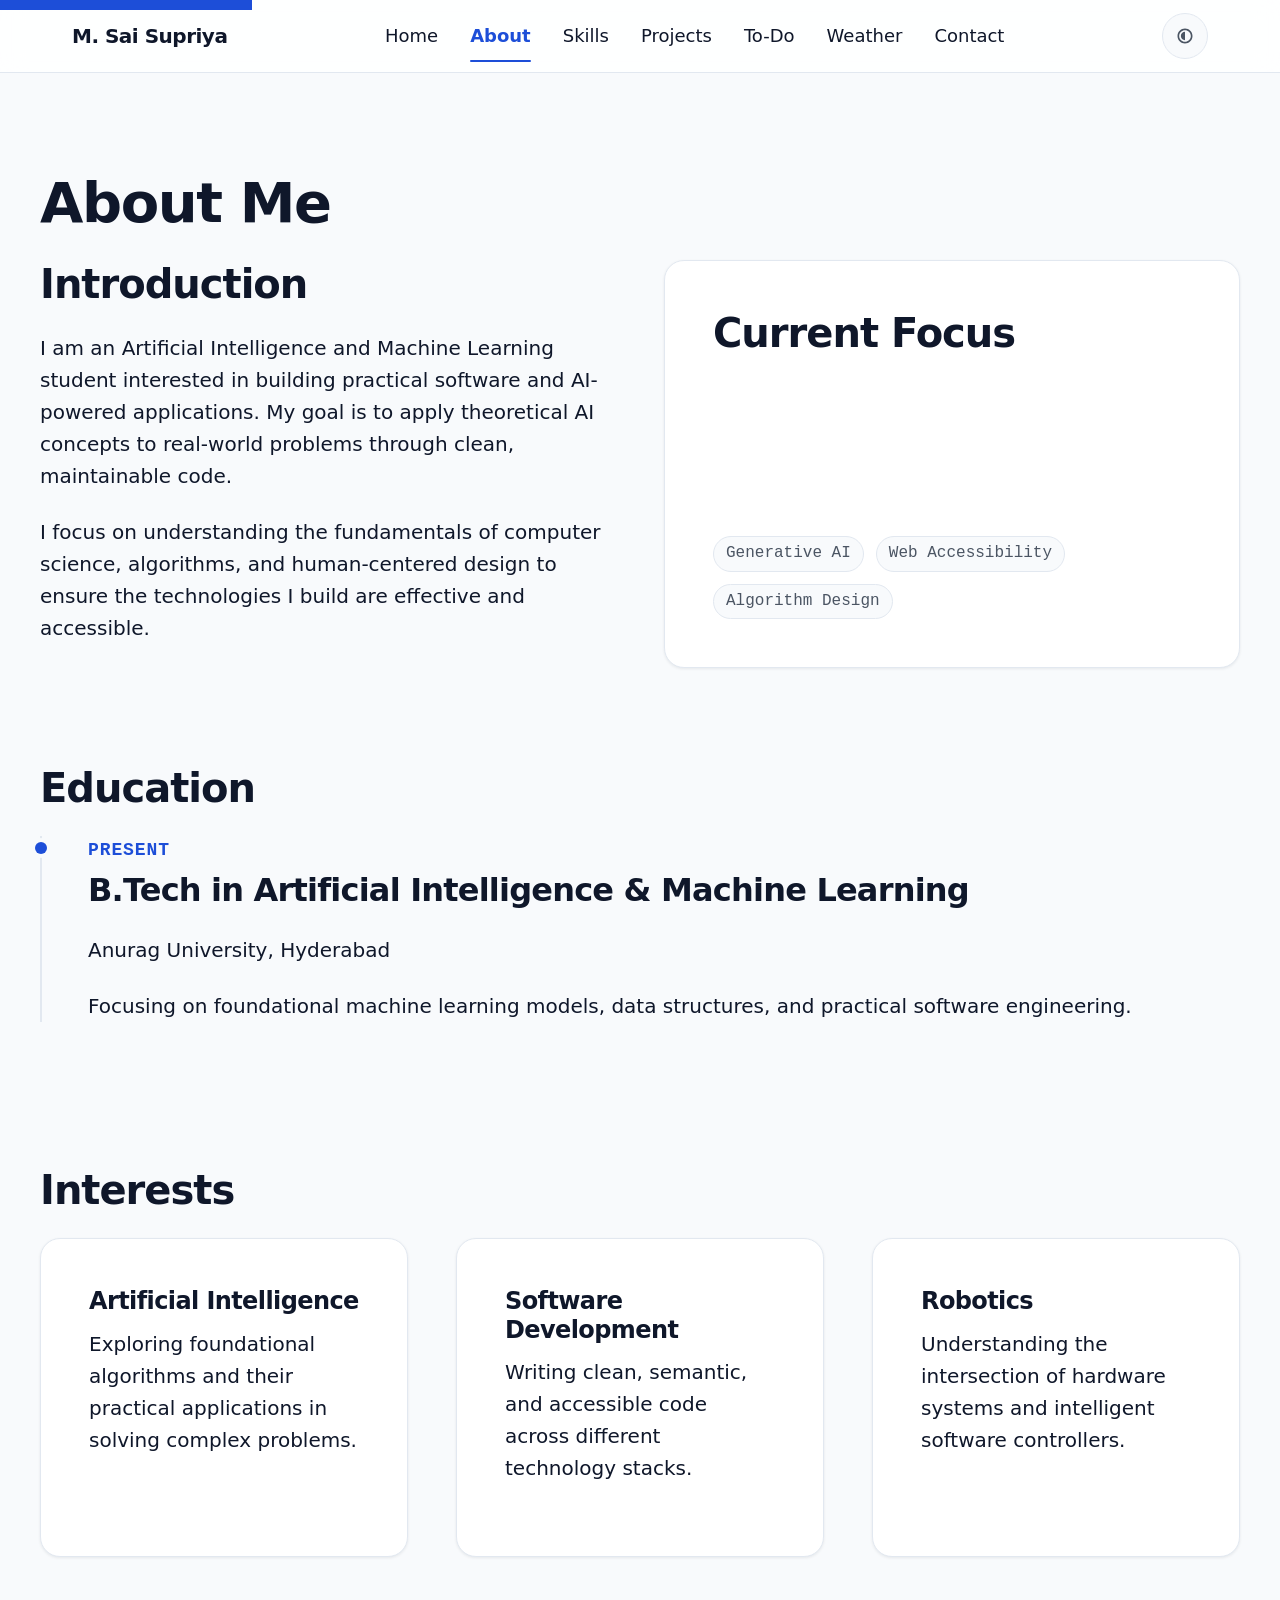
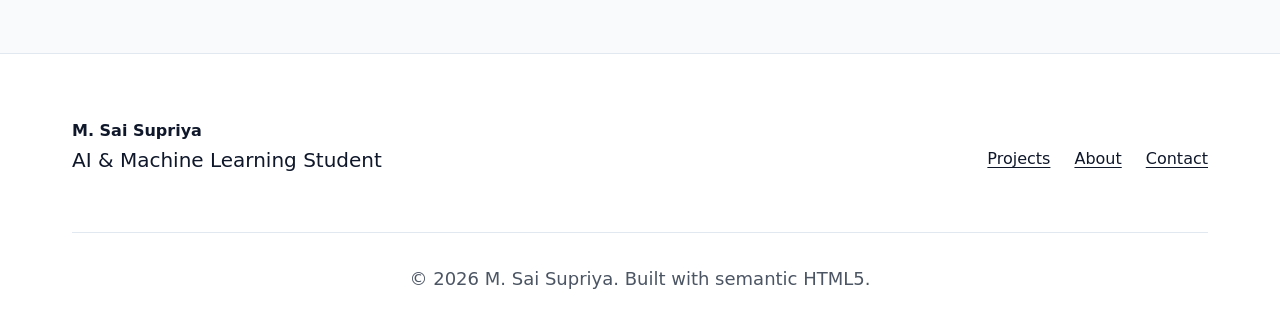
==== commit a723665c: "Add asynchronous weather dashboard" ====
--- a/about.html
+++ b/about.html
@@ -35,6 +35,7 @@
                 <a href="skills.html" class="nav-link">Skills</a>
                 <a href="projects.html" class="nav-link">Projects</a>
                 <a href="todo.html" class="nav-link">To-Do</a>
+                <a href="weather.html" class="nav-link">Weather</a>
                 <a href="contact.html" class="nav-link">Contact</a>
             </nav>
 
--- a/css/style.css
+++ b/css/style.css
@@ -1084,4 +1084,461 @@
   .todo-edit-actions {
     justify-content: flex-end;
   }
+}
+
+/* ==========================================================================
+   WEATHER DASHBOARD COMPONENT STYLES
+   ========================================================================== */
+
+.weather-app-card {
+  background-color: var(--color-bg-alt);
+  border: 1px solid var(--color-border);
+  border-radius: var(--radius-lg);
+  box-shadow: var(--shadow-md);
+  padding: var(--space-5);
+  max-width: 860px;
+  margin: 0 auto;
+  transition: box-shadow var(--transition-base), border-color var(--transition-base);
+}
+
+.weather-form {
+  margin-bottom: var(--space-4);
+}
+
+.weather-input-label {
+  display: block;
+  font-weight: 600;
+  font-size: var(--text-base);
+  color: var(--color-primary);
+  margin-bottom: var(--space-2);
+}
+
+.weather-input-group {
+  display: flex;
+  gap: var(--space-2);
+  align-items: stretch;
+}
+
+.weather-input-group .weather-input {
+  flex: 1;
+  font-size: var(--text-base);
+  padding: var(--space-2) var(--space-3);
+  border: 2px solid var(--color-border);
+  border-radius: var(--radius-md);
+  background-color: var(--color-bg);
+  color: var(--color-text);
+  transition: border-color var(--transition-fast), box-shadow var(--transition-fast);
+}
+
+.weather-input-group .weather-input:focus {
+  outline: none;
+  border-color: var(--color-focus);
+  box-shadow: 0 0 0 3px rgba(29, 78, 216, 0.25);
+}
+
+[data-theme="dark"] .weather-input-group .weather-input:focus {
+  box-shadow: 0 0 0 3px rgba(147, 197, 253, 0.35);
+}
+
+.weather-search-btn {
+  display: inline-flex;
+  align-items: center;
+  gap: 0.5rem;
+  padding: var(--space-2) var(--space-4);
+  font-weight: 600;
+  white-space: nowrap;
+}
+
+.weather-search-btn svg {
+  width: 1.25rem;
+  height: 1.25rem;
+}
+
+.weather-search-btn:disabled {
+  opacity: 0.65;
+  cursor: not-allowed;
+}
+
+/* Quick city suggestions */
+.weather-quick-actions {
+  display: flex;
+  align-items: center;
+  flex-wrap: wrap;
+  gap: 0.5rem;
+  margin-top: var(--space-2);
+  font-size: var(--text-xs);
+  color: var(--color-text-muted);
+}
+
+.weather-quick-actions span {
+  font-weight: 500;
+}
+
+.weather-pill-btn {
+  background: var(--color-bg);
+  border: 1px solid var(--color-border);
+  border-radius: var(--radius-full);
+  color: var(--color-accent);
+  padding: 0.25rem 0.75rem;
+  font-size: var(--text-xs);
+  font-weight: 600;
+  cursor: pointer;
+  transition: background-color var(--transition-fast), border-color var(--transition-fast), transform var(--transition-fast);
+}
+
+.weather-pill-btn:hover,
+.weather-pill-btn:focus-visible {
+  background-color: var(--color-card-hover);
+  border-color: var(--color-accent);
+  outline: none;
+  transform: translateY(-1px);
+}
+
+.weather-pill-btn:focus-visible {
+  box-shadow: 0 0 0 2px var(--color-focus);
+}
+
+/* Visibility state helpers ensuring [hidden] is never overridden by display: flex */
+[hidden] {
+  display: none !important;
+}
+
+.weather-error-msg[hidden],
+.weather-loading[hidden],
+.weather-empty-state[hidden],
+.weather-results[hidden] {
+  display: none !important;
+}
+
+/* Error message banner */
+.weather-error-msg {
+  background-color: rgba(185, 28, 28, 0.08);
+  border: 1px solid var(--color-error);
+  border-left-width: 4px;
+  color: var(--color-error);
+  border-radius: var(--radius-sm);
+  padding: var(--space-3);
+  margin-bottom: var(--space-4);
+  font-size: var(--text-sm);
+  display: flex;
+  align-items: center;
+  gap: 0.75rem;
+}
+
+[data-theme="dark"] .weather-error-msg {
+  background-color: rgba(252, 165, 165, 0.12);
+}
+
+.weather-error-msg svg {
+  flex-shrink: 0;
+  width: 1.25rem;
+  height: 1.25rem;
+}
+
+/* Loading state */
+.weather-loading {
+  display: flex;
+  flex-direction: column;
+  align-items: center;
+  justify-content: center;
+  padding: var(--space-6) var(--space-4);
+  color: var(--color-text-muted);
+  gap: var(--space-3);
+}
+
+.weather-spinner {
+  width: 2.75rem;
+  height: 2.75rem;
+  border: 3px solid var(--color-border);
+  border-top-color: var(--color-accent);
+  border-radius: 50%;
+  animation: weather-spin 0.8s linear infinite;
+}
+
+@keyframes weather-spin {
+  to {
+    transform: rotate(360deg);
+  }
+}
+
+.weather-loading-text {
+  font-size: var(--text-base);
+  font-weight: 500;
+}
+
+/* Empty state */
+.weather-empty-state {
+  display: flex;
+  flex-direction: column;
+  align-items: center;
+  text-align: center;
+  padding: var(--space-6) var(--space-4);
+  color: var(--color-text-muted);
+}
+
+.weather-empty-icon {
+  width: 4.5rem;
+  height: 4.5rem;
+  border-radius: var(--radius-full);
+  background-color: var(--color-bg);
+  border: 1px solid var(--color-border);
+  display: flex;
+  align-items: center;
+  justify-content: center;
+  margin-bottom: var(--space-3);
+  color: var(--color-accent);
+}
+
+.weather-empty-icon svg {
+  width: 2.25rem;
+  height: 2.25rem;
+}
+
+.weather-empty-title {
+  font-size: var(--text-xl);
+  color: var(--color-primary);
+  margin-bottom: var(--space-1);
+}
+
+.weather-empty-desc {
+  font-size: var(--text-sm);
+  max-width: 420px;
+  margin: 0 auto;
+}
+
+/* Weather Results Container */
+.weather-results {
+  animation: weather-fade-in var(--transition-base) forwards;
+}
+
+@keyframes weather-fade-in {
+  from {
+    opacity: 0;
+    transform: translateY(8px);
+  }
+  to {
+    opacity: 1;
+    transform: translateY(0);
+  }
+}
+
+.weather-location-header {
+  display: flex;
+  justify-content: space-between;
+  align-items: baseline;
+  flex-wrap: wrap;
+  gap: 0.5rem;
+  padding-bottom: var(--space-3);
+  border-bottom: 1px solid var(--color-border);
+  margin-bottom: var(--space-4);
+}
+
+.weather-city-heading {
+  font-size: var(--text-2xl);
+  color: var(--color-primary);
+  font-weight: 700;
+}
+
+.weather-country-badge {
+  font-size: var(--text-sm);
+  font-weight: 600;
+  color: var(--color-accent);
+  background-color: var(--color-bg);
+  border: 1px solid var(--color-border);
+  border-radius: var(--radius-full);
+  padding: 0.2rem 0.65rem;
+}
+
+.weather-coords-info {
+  font-size: var(--text-xs);
+  color: var(--color-text-muted);
+  font-family: var(--font-mono);
+}
+
+/* Hero summary card inside results */
+.weather-hero-card {
+  background: linear-gradient(135deg, var(--color-bg) 0%, var(--color-bg-alt) 100%);
+  border: 1px solid var(--color-border);
+  border-radius: var(--radius-md);
+  padding: var(--space-4);
+  display: flex;
+  align-items: center;
+  justify-content: space-between;
+  gap: var(--space-4);
+  margin-bottom: var(--space-4);
+  box-shadow: var(--shadow-sm);
+}
+
+.weather-temp-block {
+  display: flex;
+  align-items: baseline;
+  gap: 0.25rem;
+}
+
+.weather-temp-val {
+  font-size: clamp(2.75rem, 2.2rem + 2.5vw, 4.25rem);
+  font-weight: 800;
+  line-height: 1;
+  color: var(--color-primary);
+}
+
+.weather-temp-unit {
+  font-size: var(--text-2xl);
+  font-weight: 600;
+  color: var(--color-accent);
+}
+
+.weather-condition-badge {
+  display: inline-flex;
+  align-items: center;
+  gap: 0.5rem;
+  background-color: var(--color-bg);
+  border: 1px solid var(--color-border);
+  border-radius: var(--radius-full);
+  padding: 0.35rem 0.85rem;
+  font-weight: 600;
+  font-size: var(--text-sm);
+  color: var(--color-primary);
+  margin-top: var(--space-2);
+}
+
+.weather-icon-wrapper {
+  width: 5.5rem;
+  height: 5.5rem;
+  border-radius: var(--radius-full);
+  background-color: var(--color-bg);
+  border: 1px solid var(--color-border);
+  display: flex;
+  align-items: center;
+  justify-content: center;
+  color: var(--color-accent);
+  flex-shrink: 0;
+}
+
+.weather-icon-wrapper svg {
+  width: 3.25rem;
+  height: 3.25rem;
+}
+
+/* Weather metrics grid */
+.weather-metrics-grid {
+  display: grid;
+  grid-template-columns: repeat(auto-fit, minmax(180px, 1fr));
+  gap: var(--space-3);
+  margin-bottom: var(--space-4);
+}
+
+.weather-metric-card {
+  background-color: var(--color-bg);
+  border: 1px solid var(--color-border);
+  border-radius: var(--radius-md);
+  padding: var(--space-3);
+  display: flex;
+  align-items: center;
+  gap: var(--space-3);
+  transition: transform var(--transition-fast), border-color var(--transition-fast);
+}
+
+.weather-metric-card:hover {
+  transform: translateY(-2px);
+  border-color: var(--color-accent);
+}
+
+.weather-metric-icon {
+  width: 2.75rem;
+  height: 2.75rem;
+  border-radius: var(--radius-sm);
+  background-color: var(--color-bg-alt);
+  border: 1px solid var(--color-border);
+  display: flex;
+  align-items: center;
+  justify-content: center;
+  color: var(--color-accent);
+  flex-shrink: 0;
+}
+
+.weather-metric-icon svg {
+  width: 1.5rem;
+  height: 1.5rem;
+}
+
+.weather-metric-info {
+  display: flex;
+  flex-direction: column;
+}
+
+.weather-metric-label {
+  font-size: var(--text-xs);
+  color: var(--color-text-muted);
+  text-transform: uppercase;
+  letter-spacing: 0.05em;
+  font-weight: 600;
+}
+
+.weather-metric-val {
+  font-size: var(--text-xl);
+  font-weight: 700;
+  color: var(--color-primary);
+}
+
+.weather-metric-unit {
+  font-size: var(--text-xs);
+  color: var(--color-text-muted);
+  font-weight: normal;
+}
+
+/* Weather footer note */
+.weather-data-source {
+  font-size: var(--text-xs);
+  color: var(--color-text-muted);
+  text-align: right;
+  margin-top: var(--space-2);
+}
+
+.weather-data-source a {
+  color: var(--color-accent);
+  text-decoration: underline;
+}
+
+/* Responsive adjustments for Weather Dashboard */
+@media (max-width: 640px) {
+  .weather-app-card {
+    padding: var(--space-4);
+  }
+
+  .weather-input-group {
+    flex-direction: column;
+  }
+
+  .weather-search-btn {
+    width: 100%;
+    justify-content: center;
+  }
+
+  .weather-hero-card {
+    flex-direction: column-reverse;
+    text-align: center;
+    align-items: center;
+  }
+
+  .weather-temp-block {
+    justify-content: center;
+  }
+
+  .weather-condition-badge {
+    justify-content: center;
+  }
+
+  .weather-location-header {
+    flex-direction: column;
+    align-items: flex-start;
+  }
+
+  .weather-metrics-grid {
+    grid-template-columns: 1fr;
+  }
+
+  .weather-data-source {
+    text-align: center;
+  }
 }
